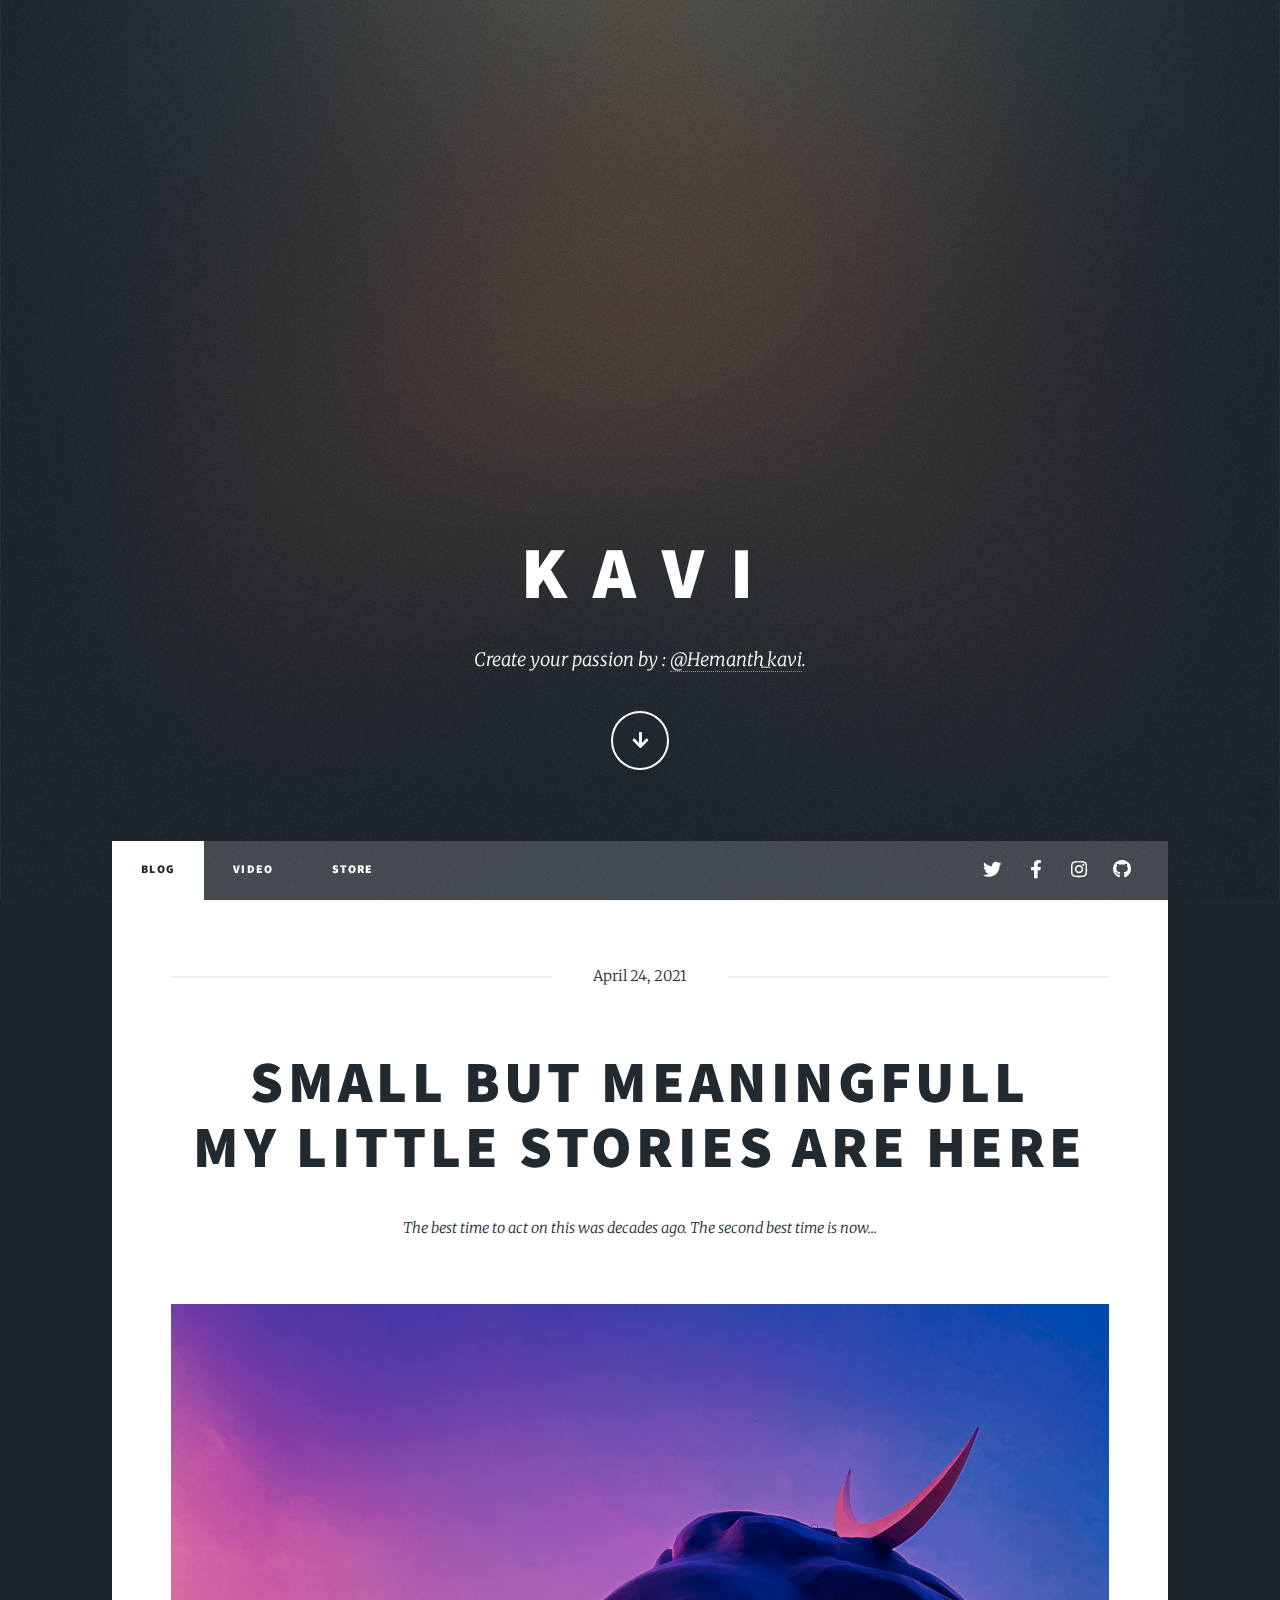
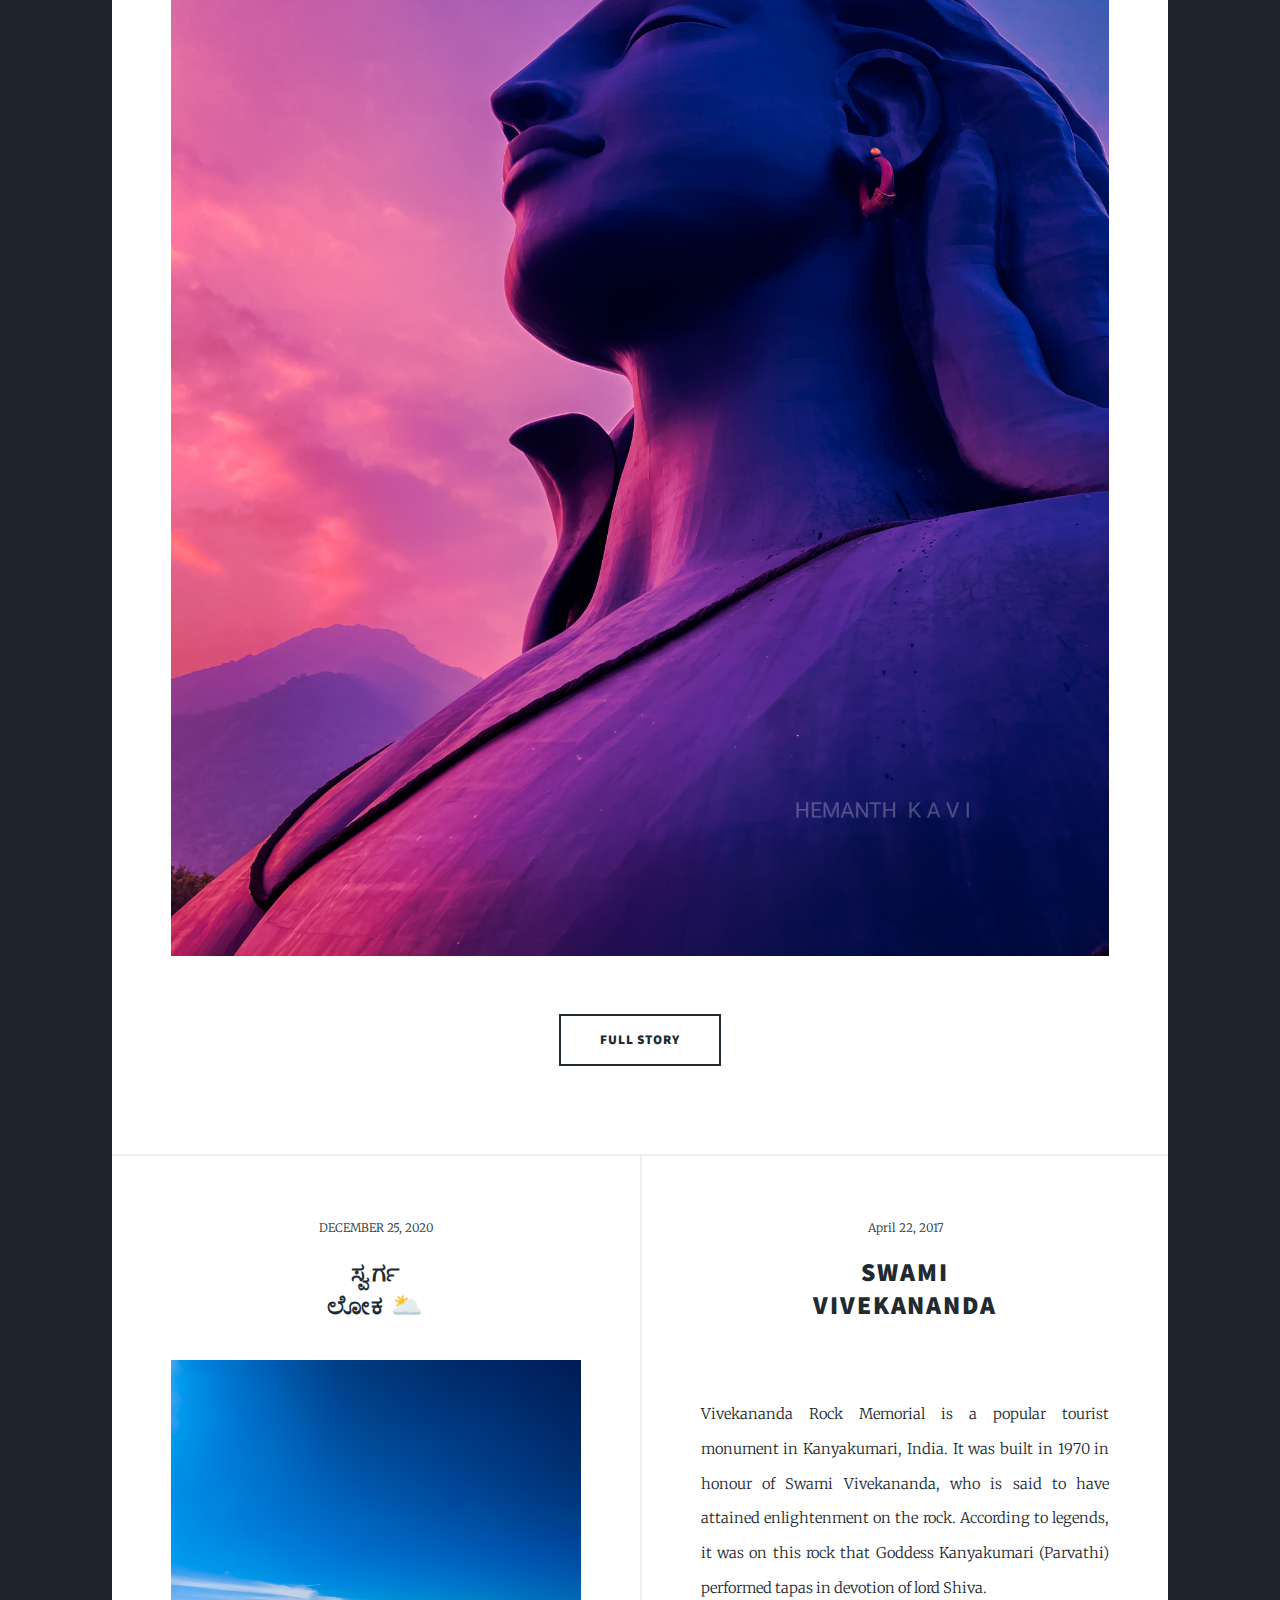
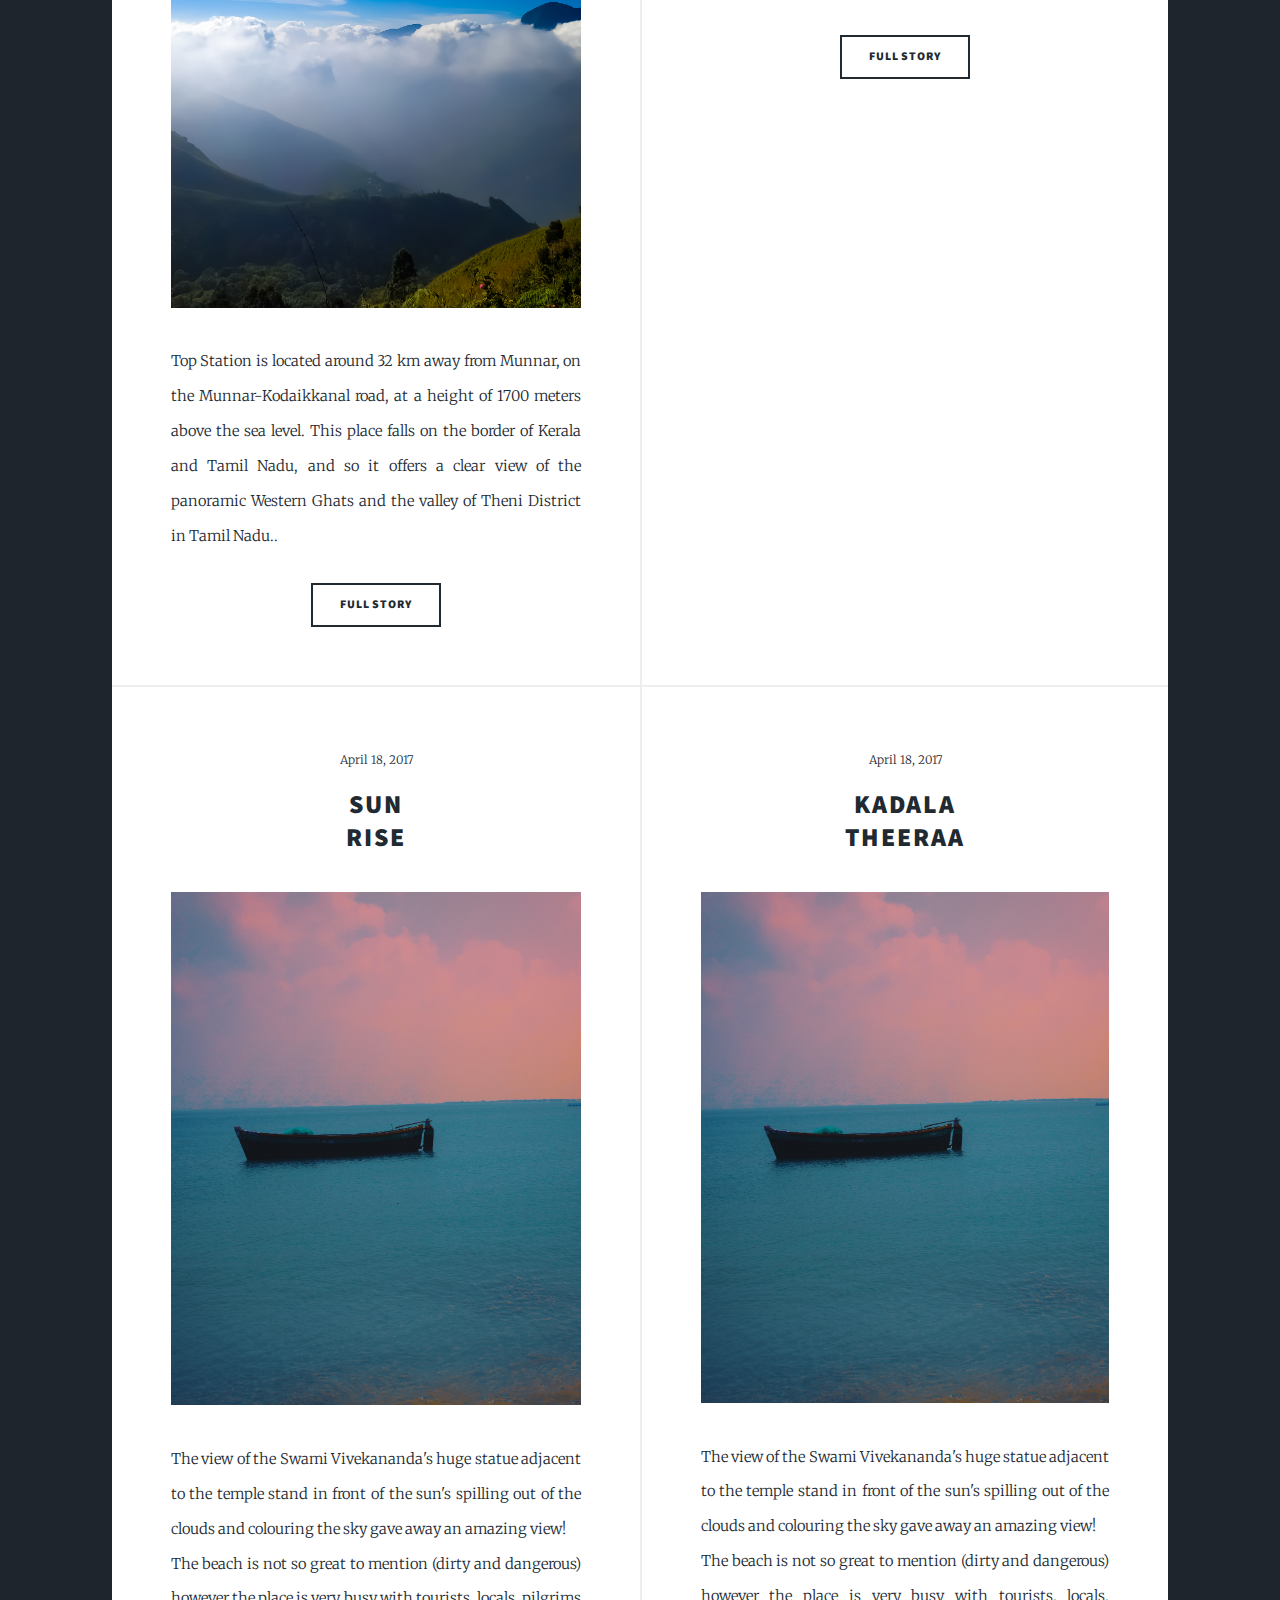
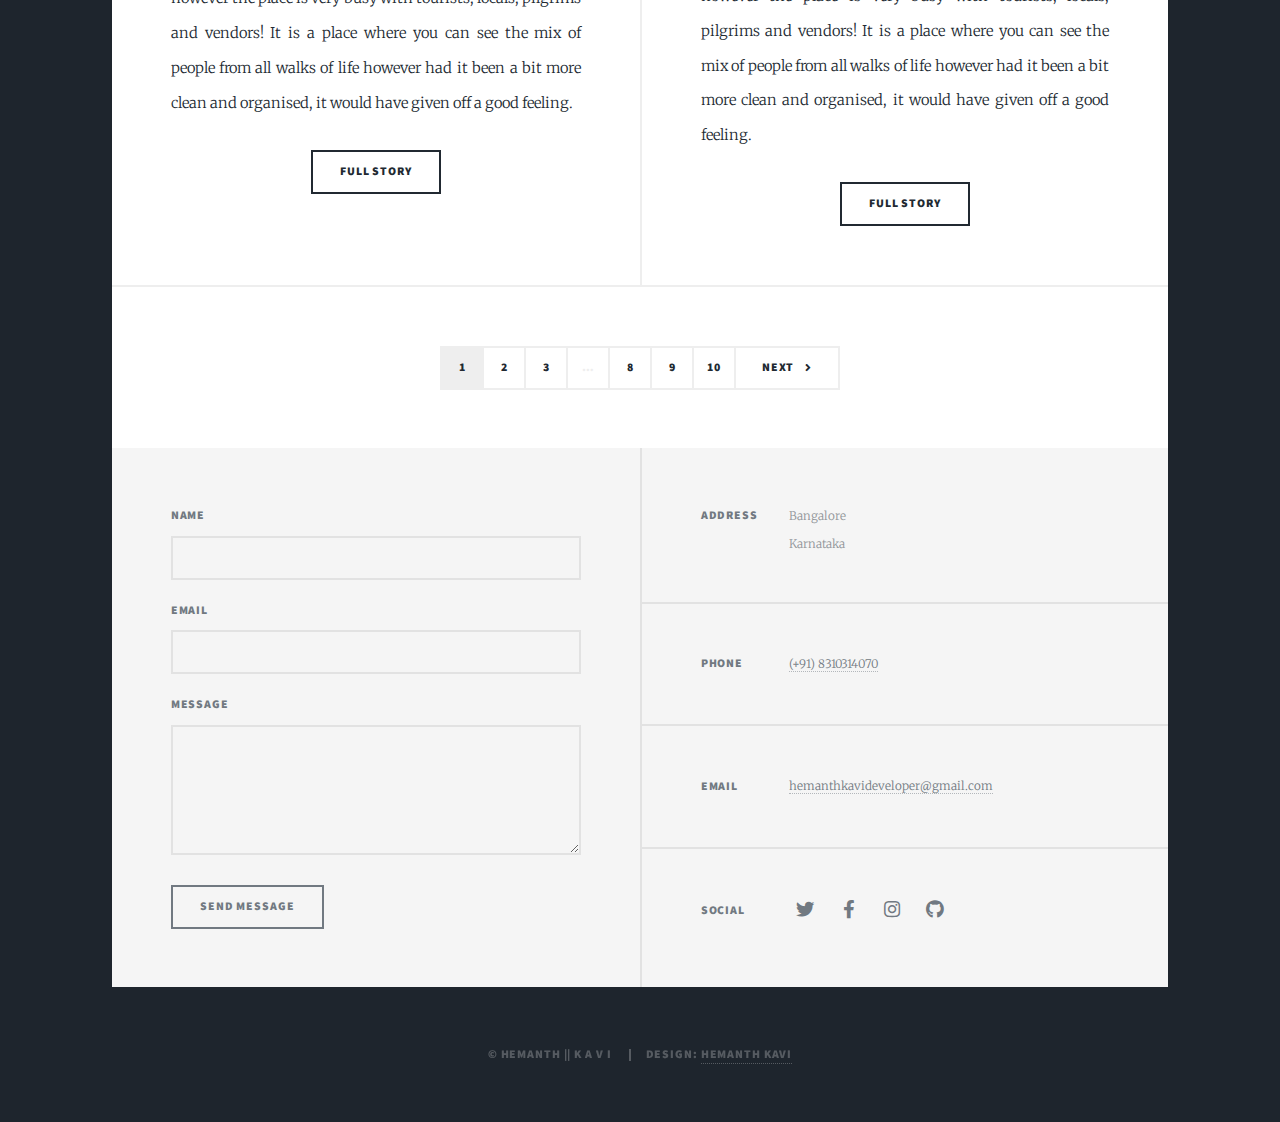
==== index.html @ 31134683 "c" ====
<!DOCTYPE HTML>
<html>

<head>
	<title>HEMANTH K A V I</title>
	<meta charset="utf-8" />
	<meta name="viewport" content="width=device-width, initial-scale=1, user-scalable=no" />
	<link rel="stylesheet" href="assets/css/main.css" />
	<noscript>
		<link rel="stylesheet" href="assets/css/noscript.css" />
	</noscript>
</head>

<body class="is-preload">

	<!-- Wrapper -->
	<div id="wrapper" class="fade-in">

		<!-- Intro -->
		<div id="intro">
			<h1>K A V I</h1>
			<p>Create your passion by : <a>@Hemanth_kavi</a>.</p>
			<ul class="actions">
				<li><a href="#header" class="button icon solid solo fa-arrow-down scrolly">Continue</a></li>
			</ul>
		</div>

		<!-- Header -->
		<header id="header">
			<a href="index.html" class="logo">BLOG</a>
		</header>

		<!-- Nav -->
		<nav id="nav">
			<ul class="links">
				<li class="active"><a href="index.html">BLOG</a></li>
				<li><a href="video.html">VIDEO</a></li>
				<li><a href="store.html">STORE</a></li>
			</ul>
			<ul class="icons">
				<li><a href="https://twitter.com/Hemanth_Kavi" class="icon brands fa-twitter"><span
							class="label">Twitter</span></a></li>
				<li><a href="https://www.facebook.com/profile.php?id=100008644179036"
						class="icon brands fa-facebook-f"><span class="label">Facebook</span></a></li>
				<li><a href="https://www.instagram.com/hemanth_kavi/" class="icon brands fa-instagram"><span
							class="label">Instagram</span></a></li>
				<li><a href="https://hemanth-kavi.github.io" class="icon brands fa-github"><span
							class="label">GitHub</span></a></li>
			</ul>
		</nav>

		<!-- Main -->
		<div id="main">

			<!-- Featured Post -->
			<article class="post featured">
				<header class="major">
					<span class="date">April 24, 2021</span>
					<h2><a href="#">Small but Meaningfull<br />
							MY LITTLE STORIES ARE HERE</a></h2>
					<p>The best time to act
						on this was decades ago.
						The second best time is now...</p>
				</header>
				<a href="#" class="image main"><img src="images/kavi/shiva_kavi.jpg" alt="" /></a>
				<ul class="actions special">
					<li><a href="#" class="button large">Full Story</a></li>
				</ul>
			</article>

			<!-- Posts -->
			<section class="posts">
				<article>
					<header>
						<span class="date">DECEMBER 25, 2020</span>
						<h2><a href="#">ಸ್ವರ್ಗ<br />
								ಲೋಕ 🌥️</a></h2>
					</header>
					<a href="#" class="image fit"><img src="images/kavi/cloudy.jpg" alt="" /></a>
					<p>Top Station is located around 32 km away from Munnar, on the Munnar-Kodaikkanal road, at a height
						of 1700 meters above the sea level. This place falls on the border of Kerala and Tamil Nadu, and
						so it offers a clear view of the panoramic Western Ghats and the valley of Theni District in
						Tamil Nadu..</p>
					<ul class="actions special">
						<li><a href="#" class="button">Full Story</a></li>
					</ul>
				</article>
				<article>
					<header>
						<span class="date">April 22, 2017</span>
						<h2><a href="#">Swami<br />
							Vivekananda </a></h2>
					</header>
					<a href="#" class="image fit"><img src="images/kavi/svkanya.jpg" alt="" /></a>
					<p>Vivekananda Rock Memorial is a popular tourist monument in Kanyakumari, India. It was built in
						1970 in honour of Swami Vivekananda, who is said to have attained enlightenment on the rock.
						According to legends, it was on this rock that Goddess Kanyakumari (Parvathi) performed tapas in
						devotion of lord Shiva.</p>
					<ul class="actions special">
						<li><a href="#" class="button">Full Story</a></li>
					</ul>
				</article>
				<article>
					<header>
						<span class="date">April 18, 2017</span>
						<h2><a href="#">Sun<br />
								Rise</a></h2>
					</header>
					<a href="#" class="image fit"><img src="images/kavi/boat.jpg" alt="" /></a>
					<p>The view of the Swami Vivekananda's huge statue adjacent to the temple stand in front of the
						sun's spilling out of the clouds and colouring the sky gave away an amazing view! <br />
						The beach is not so great to mention (dirty and dangerous) however the place is very busy with
						tourists, locals, pilgrims and vendors! It is a place where you can see the mix of people from
						all walks of life however had it been a bit more clean and organised, it would have given off a
						good feeling.
					</p>
					<ul class="actions special">
						<li><a href="#" class="button">Full Story</a></li>
					</ul>
				</article>
				<article>
					<header>
						<span class="date">April 18, 2017</span>
						<h2><a href="#">Kadala<br />
								Theeraa</a></h2>
					</header>
					<a href="#" class="image fit"><img src="images/kavi/boat.jpg" alt="" /></a>
					<p>The view of the Swami Vivekananda's huge statue adjacent to the temple stand in front of the
						sun's spilling out of the clouds and colouring the sky gave away an amazing view! <br />
						The beach is not so great to mention (dirty and dangerous) however the place is very busy with
						tourists, locals, pilgrims and vendors! It is a place where you can see the mix of people from
						all walks of life however had it been a bit more clean and organised, it would have given off a
						good feeling.
					</p>
					<ul class="actions special">
						<li><a href="#" class="button">Full Story</a></li>
					</ul>
				</article>
			</section>

			<!-- Footer -->
			<footer>
				<div class="pagination">
					<!--<a href="#" class="previous">Prev</a>-->
					<a href="#" class="page active">1</a>
					<a href="#" class="page">2</a>
					<a href="#" class="page">3</a>
					<span class="extra">&hellip;</span>
					<a href="#" class="page">8</a>
					<a href="#" class="page">9</a>
					<a href="#" class="page">10</a>
					<a href="#" class="next">Next</a>
				</div>
			</footer>

		</div>

		<!-- Footer -->
		<footer id="footer">
			<section>
				<form method="post" action="#">
					<div class="fields">
						<div class="field">
							<label for="name">Name</label>
							<input type="text" name="name" id="name" />
						</div>
						<div class="field">
							<label for="email">Email</label>
							<input type="text" name="email" id="email" />
						</div>
						<div class="field">
							<label for="message">Message</label>
							<textarea name="message" id="message" rows="3"></textarea>
						</div>
					</div>
					<ul class="actions">
						<li><input type="submit" value="Send Message" /></li>
					</ul>
				</form>
			</section>
			<section class="split contact">
				<section class="alt">
					<h3>Address</h3>
					<p>Bangalore<br />
						Karnataka</p>
				</section>
				<section>
					<h3>Phone</h3>
					<p><a href="#">(+91) 8310314070</a></p>
				</section>
				<section>
					<h3>Email</h3>
					<p><a href="#">hemanthkavideveloper@gmail.com</a></p>
				</section>
				<section>
					<h3>Social</h3>
					<ul class="icons">
						<li><a href="https://twitter.com/Hemanth_Kavi" class="icon brands fa-twitter"><span
									class="label">Twitter</span></a></li>
						<li><a href="https://www.facebook.com/profile.php?id=100008644179036"
								class="icon brands fa-facebook-f"><span class="label">Facebook</span></a></li>
						<li><a href="https://www.instagram.com/hemanth_kavi/" class="icon brands fa-instagram"><span
									class="label">Instagram</span></a></li>
						<li><a href="https://hemanth-kavi.github.io" class="icon brands fa-github"><span
									class="label">GitHub</span></a></li>
					</ul>
				</section>
			</section>
		</footer>

		<!-- Copyright -->
		<div id="copyright">
			<ul>
				<li>&copy; HEMANTH || K A V I</li>
				<li>Design: <a href="#">HEMANTH KAVI</a></li>
			</ul>
		</div>

	</div>

	<!-- Scripts -->
	<script src="assets/js/jquery.min.js"></script>
	<script src="assets/js/jquery.scrollex.min.js"></script>
	<script src="assets/js/jquery.scrolly.min.js"></script>
	<script src="assets/js/browser.min.js"></script>
	<script src="assets/js/breakpoints.min.js"></script>
	<script src="assets/js/util.js"></script>
	<script src="assets/js/main.js"></script>

</body>

</html>
---- assets/css/main.css ----
@import url(fontawesome-all.min.css);
@import url("https://fonts.googleapis.com/css?family=Merriweather:300,700,300italic,700italic|Source+Sans+Pro:900");

/*
	Massively by HTML5 UP
	html5up.net | @ajlkn
	Free for personal and commercial use under the CCA 3.0 license (html5up.net/license)
*/

html, body, div, span, applet, object,
iframe, h1, h2, h3, h4, h5, h6, p, blockquote,
pre, a, abbr, acronym, address, big, cite,
code, del, dfn, em, img, ins, kbd, q, s, samp,
small, strike, strong, sub, sup, tt, var, b,
u, i, center, dl, dt, dd, ol, ul, li, fieldset,
form, label, legend, table, caption, tbody,
tfoot, thead, tr, th, td, article, aside,
canvas, details, embed, figure, figcaption,
footer, header, hgroup, menu, nav, output, ruby,
section, summary, time, mark, audio, video {
	margin: 0;
	padding: 0;
	border: 0;
	font-size: 100%;
	font: inherit;
	vertical-align: baseline;}

article, aside, details, figcaption, figure,
footer, header, hgroup, menu, nav, section {
	display: block;}

body {
	line-height: 1;
}

ol, ul {
	list-style: none;
}

blockquote, q {
	quotes: none;
}

	blockquote:before, blockquote:after, q:before, q:after {
		content: '';
		content: none;
	}

table {
	border-collapse: collapse;
	border-spacing: 0;
}

body {
	-webkit-text-size-adjust: none;
}

mark {
	background-color: transparent;
	color: inherit;
}

input::-moz-focus-inner {
	border: 0;
	padding: 0;
}

input, select, textarea {
	-moz-appearance: none;
	-webkit-appearance: none;
	-ms-appearance: none;
	appearance: none;
}

/* Basic */

	@-ms-viewport {
		width: device-width;
	}

	body {
		-ms-overflow-style: scrollbar;
	}

	@media screen and (max-width: 480px) {

		html, body {
			min-width: 320px;
		}

	}

	html {
		box-sizing: border-box;
	}

	*, *:before, *:after {
		box-sizing: inherit;
	}

	body {
		background-color: #1e252d;
	}

		body.is-preload *, body.is-preload *:before, body.is-preload *:after {
			-moz-animation: none !important;
			-webkit-animation: none !important;
			-ms-animation: none !important;
			animation: none !important;
			-moz-transition: none !important;
			-webkit-transition: none !important;
			-ms-transition: none !important;
			transition: none !important;
		}

/* Type */

	html {
		font-size: 16pt;
	}

		@media screen and (max-width: 1680px) {

			html {
				font-size: 12pt;
			}

		}

		@media screen and (max-width: 1280px) {

			html {
				font-size: 11pt;
			}

		}

		@media screen and (max-width: 360px) {

			html {
				font-size: 10pt;
			}

		}

	body {
		color: #212931;
	}

	body, input, select, textarea {
		font-family: "Merriweather", Georgia, serif;
		font-weight: 300;
		font-size: 1rem;
		line-height: 2.375;
	}

	a {
		-moz-transition: color 0.2s ease-in-out, background-color 0.2s ease-in-out, border-color 0.2s ease-in-out, box-shadow 0.2s ease-in-out;
		-webkit-transition: color 0.2s ease-in-out, background-color 0.2s ease-in-out, border-color 0.2s ease-in-out, box-shadow 0.2s ease-in-out;
		-ms-transition: color 0.2s ease-in-out, background-color 0.2s ease-in-out, border-color 0.2s ease-in-out, box-shadow 0.2s ease-in-out;
		transition: color 0.2s ease-in-out, background-color 0.2s ease-in-out, border-color 0.2s ease-in-out, box-shadow 0.2s ease-in-out;
		border-bottom: dotted 1px;
		text-decoration: none;
	}

		a:hover {
			border-bottom-color: transparent;
		}

	strong, b {
		font-weight: 600;
	}

	em, i {
		font-style: italic;
	}

	p {
		text-align: justify;
		margin: 0 0 2rem 0;
	}

	h1, h2, h3, h4, h5, h6 {
		font-family: "Source Sans Pro", Helvetica, sans-serif;
		font-weight: 900;
		line-height: 1.5;
		letter-spacing: 0.075em;
		text-transform: uppercase;
		margin: 0 0 1rem 0;
	}

		h1 a, h2 a, h3 a, h4 a, h5 a, h6 a {
			border-bottom: 0;
			color: inherit;
			text-decoration: none;
		}

	h1 {
		font-size: 4rem;
		line-height: 1.1;
		margin: 0 0 2rem 0;
	}

	h2 {
		font-size: 1.75rem;
		line-height: 1.3;
		margin: 0 0 1.5rem 0;
	}

	h3 {
		font-size: 1.25rem;
		margin: 0 0 1.5rem 0;
	}

	h4 {
		font-size: 1rem;
	}

	h5 {
		font-size: 0.9rem;
	}

	h6 {
		font-size: 0.8rem;
	}

	sub {
		font-size: 0.8rem;
		position: relative;
		top: 0.5rem;
	}

	sup {
		font-size: 0.8rem;
		position: relative;
		top: -0.5rem;
	}

	blockquote {
		border-left: solid 4px;
		font-style: italic;
		margin: 0 0 2rem 0;
		padding: 0.5rem 0 0.5rem 2rem;
	}

	code {
		border: solid 2px;
		font-family: "Courier New", monospace;
		font-size: 0.9rem;
		margin: 0 0.25rem;
		padding: 0.25rem 0.65rem;
	}

	pre {
		-webkit-overflow-scrolling: touch;
		font-family: "Courier New", monospace;
		font-size: 0.9rem;
		margin: 0 0 2rem 0;
	}

		pre code {
			display: block;
			line-height: 1.75;
			padding: 1rem 1.5rem;
			overflow-x: auto;
		}

	hr {
		border: 0;
		border-bottom: solid 2px;
		margin: 3rem 0;
	}

		hr.major {
			margin: 5rem 0;
		}

	.align-left {
		text-align: left;
	}

	.align-center {
		text-align: center;
	}

	.align-right {
		text-align: right;
	}

	input, select, textarea {
		color: #212931;
	}

	a {
		color: #212931;
		border-bottom-color: rgba(33, 41, 49, 0.5);
	}

		a:hover {
			border-bottom-color: transparent;
			color: #18bfef !important;
		}

	strong, b {
		color: #212931;
	}

	h1, h2, h3, h4, h5, h6 {
		color: #212931;
	}

	blockquote {
		border-left-color: #eeeeee;
	}

	code {
		background: rgba(220, 220, 220, 0.25);
		border-color: #eeeeee;
	}

	hr {
		border-bottom-color: #eeeeee;
	}

/* Row */

	.row {
		display: flex;
		flex-wrap: wrap;
		box-sizing: border-box;
		align-items: stretch;
	}

		.row > * {
			box-sizing: border-box;
		}

		.row.gtr-uniform > * > :last-child {
			margin-bottom: 0;
		}

		.row.aln-left {
			justify-content: flex-start;
		}

		.row.aln-center {
			justify-content: center;
		}

		.row.aln-right {
			justify-content: flex-end;
		}

		.row.aln-top {
			align-items: flex-start;
		}

		.row.aln-middle {
			align-items: center;
		}

		.row.aln-bottom {
			align-items: flex-end;
		}

		.row > .imp {
			order: -1;
		}

		.row > .col-1 {
			width: 8.33333%;
		}

		.row > .off-1 {
			margin-left: 8.33333%;
		}

		.row > .col-2 {
			width: 16.66667%;
		}

		.row > .off-2 {
			margin-left: 16.66667%;
		}

		.row > .col-3 {
			width: 25%;
		}

		.row > .off-3 {
			margin-left: 25%;
		}

		.row > .col-4 {
			width: 33.33333%;
		}

		.row > .off-4 {
			margin-left: 33.33333%;
		}

		.row > .col-5 {
			width: 41.66667%;
		}

		.row > .off-5 {
			margin-left: 41.66667%;
		}

		.row > .col-6 {
			width: 50%;
		}

		.row > .off-6 {
			margin-left: 50%;
		}

		.row > .col-7 {
			width: 58.33333%;
		}

		.row > .off-7 {
			margin-left: 58.33333%;
		}

		.row > .col-8 {
			width: 66.66667%;
		}

		.row > .off-8 {
			margin-left: 66.66667%;
		}

		.row > .col-9 {
			width: 75%;
		}

		.row > .off-9 {
			margin-left: 75%;
		}

		.row > .col-10 {
			width: 83.33333%;
		}

		.row > .off-10 {
			margin-left: 83.33333%;
		}

		.row > .col-11 {
			width: 91.66667%;
		}

		.row > .off-11 {
			margin-left: 91.66667%;
		}

		.row > .col-12 {
			width: 100%;
		}

		.row > .off-12 {
			margin-left: 100%;
		}

		.row.gtr-0 {
			margin-top: 0;
			margin-left: 0rem;
		}

			.row.gtr-0 > * {
				padding: 0 0 0 0rem;
			}

			.row.gtr-0.gtr-uniform {
				margin-top: 0rem;
			}

				.row.gtr-0.gtr-uniform > * {
					padding-top: 0rem;
				}

		.row.gtr-25 {
			margin-top: 0;
			margin-left: -0.375rem;
		}

			.row.gtr-25 > * {
				padding: 0 0 0 0.375rem;
			}

			.row.gtr-25.gtr-uniform {
				margin-top: -0.375rem;
			}

				.row.gtr-25.gtr-uniform > * {
					padding-top: 0.375rem;
				}

		.row.gtr-50 {
			margin-top: 0;
			margin-left: -0.75rem;
		}

			.row.gtr-50 > * {
				padding: 0 0 0 0.75rem;
			}

			.row.gtr-50.gtr-uniform {
				margin-top: -0.75rem;
			}

				.row.gtr-50.gtr-uniform > * {
					padding-top: 0.75rem;
				}

		.row {
			margin-top: 0;
			margin-left: -1.5rem;
		}

			.row > * {
				padding: 0 0 0 1.5rem;
			}

			.row.gtr-uniform {
				margin-top: -1.5rem;
			}

				.row.gtr-uniform > * {
					padding-top: 1.5rem;
				}

		.row.gtr-150 {
			margin-top: 0;
			margin-left: -2.25rem;
		}

			.row.gtr-150 > * {
				padding: 0 0 0 2.25rem;
			}

			.row.gtr-150.gtr-uniform {
				margin-top: -2.25rem;
			}

				.row.gtr-150.gtr-uniform > * {
					padding-top: 2.25rem;
				}

		.row.gtr-200 {
			margin-top: 0;
			margin-left: -3rem;
		}

			.row.gtr-200 > * {
				padding: 0 0 0 3rem;
			}

			.row.gtr-200.gtr-uniform {
				margin-top: -3rem;
			}

				.row.gtr-200.gtr-uniform > * {
					padding-top: 3rem;
				}

		@media screen and (max-width: 1680px) {

			.row {
				display: flex;
				flex-wrap: wrap;
				box-sizing: border-box;
				align-items: stretch;
			}

				.row > * {
					box-sizing: border-box;
				}

				.row.gtr-uniform > * > :last-child {
					margin-bottom: 0;
				}

				.row.aln-left {
					justify-content: flex-start;
				}

				.row.aln-center {
					justify-content: center;
				}

				.row.aln-right {
					justify-content: flex-end;
				}

				.row.aln-top {
					align-items: flex-start;
				}

				.row.aln-middle {
					align-items: center;
				}

				.row.aln-bottom {
					align-items: flex-end;
				}

				.row > .imp-xlarge {
					order: -1;
				}

				.row > .col-1-xlarge {
					width: 8.33333%;
				}

				.row > .off-1-xlarge {
					margin-left: 8.33333%;
				}

				.row > .col-2-xlarge {
					width: 16.66667%;
				}

				.row > .off-2-xlarge {
					margin-left: 16.66667%;
				}

				.row > .col-3-xlarge {
					width: 25%;
				}

				.row > .off-3-xlarge {
					margin-left: 25%;
				}

				.row > .col-4-xlarge {
					width: 33.33333%;
				}

				.row > .off-4-xlarge {
					margin-left: 33.33333%;
				}

				.row > .col-5-xlarge {
					width: 41.66667%;
				}

				.row > .off-5-xlarge {
					margin-left: 41.66667%;
				}

				.row > .col-6-xlarge {
					width: 50%;
				}

				.row > .off-6-xlarge {
					margin-left: 50%;
				}

				.row > .col-7-xlarge {
					width: 58.33333%;
				}

				.row > .off-7-xlarge {
					margin-left: 58.33333%;
				}

				.row > .col-8-xlarge {
					width: 66.66667%;
				}

				.row > .off-8-xlarge {
					margin-left: 66.66667%;
				}

				.row > .col-9-xlarge {
					width: 75%;
				}

				.row > .off-9-xlarge {
					margin-left: 75%;
				}

				.row > .col-10-xlarge {
					width: 83.33333%;
				}

				.row > .off-10-xlarge {
					margin-left: 83.33333%;
				}

				.row > .col-11-xlarge {
					width: 91.66667%;
				}

				.row > .off-11-xlarge {
					margin-left: 91.66667%;
				}

				.row > .col-12-xlarge {
					width: 100%;
				}

				.row > .off-12-xlarge {
					margin-left: 100%;
				}

				.row.gtr-0 {
					margin-top: 0;
					margin-left: 0rem;
				}

					.row.gtr-0 > * {
						padding: 0 0 0 0rem;
					}

					.row.gtr-0.gtr-uniform {
						margin-top: 0rem;
					}

						.row.gtr-0.gtr-uniform > * {
							padding-top: 0rem;
						}

				.row.gtr-25 {
					margin-top: 0;
					margin-left: -0.375rem;
				}

					.row.gtr-25 > * {
						padding: 0 0 0 0.375rem;
					}

					.row.gtr-25.gtr-uniform {
						margin-top: -0.375rem;
					}

						.row.gtr-25.gtr-uniform > * {
							padding-top: 0.375rem;
						}

				.row.gtr-50 {
					margin-top: 0;
					margin-left: -0.75rem;
				}

					.row.gtr-50 > * {
						padding: 0 0 0 0.75rem;
					}

					.row.gtr-50.gtr-uniform {
						margin-top: -0.75rem;
					}

						.row.gtr-50.gtr-uniform > * {
							padding-top: 0.75rem;
						}

				.row {
					margin-top: 0;
					margin-left: -1.5rem;
				}

					.row > * {
						padding: 0 0 0 1.5rem;
					}

					.row.gtr-uniform {
						margin-top: -1.5rem;
					}

						.row.gtr-uniform > * {
							padding-top: 1.5rem;
						}

				.row.gtr-150 {
					margin-top: 0;
					margin-left: -2.25rem;
				}

					.row.gtr-150 > * {
						padding: 0 0 0 2.25rem;
					}

					.row.gtr-150.gtr-uniform {
						margin-top: -2.25rem;
					}

						.row.gtr-150.gtr-uniform > * {
							padding-top: 2.25rem;
						}

				.row.gtr-200 {
					margin-top: 0;
					margin-left: -3rem;
				}

					.row.gtr-200 > * {
						padding: 0 0 0 3rem;
					}

					.row.gtr-200.gtr-uniform {
						margin-top: -3rem;
					}

						.row.gtr-200.gtr-uniform > * {
							padding-top: 3rem;
						}

		}

		@media screen and (max-width: 1280px) {

			.row {
				display: flex;
				flex-wrap: wrap;
				box-sizing: border-box;
				align-items: stretch;
			}

				.row > * {
					box-sizing: border-box;
				}

				.row.gtr-uniform > * > :last-child {
					margin-bottom: 0;
				}

				.row.aln-left {
					justify-content: flex-start;
				}

				.row.aln-center {
					justify-content: center;
				}

				.row.aln-right {
					justify-content: flex-end;
				}

				.row.aln-top {
					align-items: flex-start;
				}

				.row.aln-middle {
					align-items: center;
				}

				.row.aln-bottom {
					align-items: flex-end;
				}

				.row > .imp-large {
					order: -1;
				}

				.row > .col-1-large {
					width: 8.33333%;
				}

				.row > .off-1-large {
					margin-left: 8.33333%;
				}

				.row > .col-2-large {
					width: 16.66667%;
				}

				.row > .off-2-large {
					margin-left: 16.66667%;
				}

				.row > .col-3-large {
					width: 25%;
				}

				.row > .off-3-large {
					margin-left: 25%;
				}

				.row > .col-4-large {
					width: 33.33333%;
				}

				.row > .off-4-large {
					margin-left: 33.33333%;
				}

				.row > .col-5-large {
					width: 41.66667%;
				}

				.row > .off-5-large {
					margin-left: 41.66667%;
				}

				.row > .col-6-large {
					width: 50%;
				}

				.row > .off-6-large {
					margin-left: 50%;
				}

				.row > .col-7-large {
					width: 58.33333%;
				}

				.row > .off-7-large {
					margin-left: 58.33333%;
				}

				.row > .col-8-large {
					width: 66.66667%;
				}

				.row > .off-8-large {
					margin-left: 66.66667%;
				}

				.row > .col-9-large {
					width: 75%;
				}

				.row > .off-9-large {
					margin-left: 75%;
				}

				.row > .col-10-large {
					width: 83.33333%;
				}

				.row > .off-10-large {
					margin-left: 83.33333%;
				}

				.row > .col-11-large {
					width: 91.66667%;
				}

				.row > .off-11-large {
					margin-left: 91.66667%;
				}

				.row > .col-12-large {
					width: 100%;
				}

				.row > .off-12-large {
					margin-left: 100%;
				}

				.row.gtr-0 {
					margin-top: 0;
					margin-left: 0rem;
				}

					.row.gtr-0 > * {
						padding: 0 0 0 0rem;
					}

					.row.gtr-0.gtr-uniform {
						margin-top: 0rem;
					}

						.row.gtr-0.gtr-uniform > * {
							padding-top: 0rem;
						}

				.row.gtr-25 {
					margin-top: 0;
					margin-left: -0.375rem;
				}

					.row.gtr-25 > * {
						padding: 0 0 0 0.375rem;
					}

					.row.gtr-25.gtr-uniform {
						margin-top: -0.375rem;
					}

						.row.gtr-25.gtr-uniform > * {
							padding-top: 0.375rem;
						}

				.row.gtr-50 {
					margin-top: 0;
					margin-left: -0.75rem;
				}

					.row.gtr-50 > * {
						padding: 0 0 0 0.75rem;
					}

					.row.gtr-50.gtr-uniform {
						margin-top: -0.75rem;
					}

						.row.gtr-50.gtr-uniform > * {
							padding-top: 0.75rem;
						}

				.row {
					margin-top: 0;
					margin-left: -1.5rem;
				}

					.row > * {
						padding: 0 0 0 1.5rem;
					}

					.row.gtr-uniform {
						margin-top: -1.5rem;
					}

						.row.gtr-uniform > * {
							padding-top: 1.5rem;
						}

				.row.gtr-150 {
					margin-top: 0;
					margin-left: -2.25rem;
				}

					.row.gtr-150 > * {
						padding: 0 0 0 2.25rem;
					}

					.row.gtr-150.gtr-uniform {
						margin-top: -2.25rem;
					}

						.row.gtr-150.gtr-uniform > * {
							padding-top: 2.25rem;
						}

				.row.gtr-200 {
					margin-top: 0;
					margin-left: -3rem;
				}

					.row.gtr-200 > * {
						padding: 0 0 0 3rem;
					}

					.row.gtr-200.gtr-uniform {
						margin-top: -3rem;
					}

						.row.gtr-200.gtr-uniform > * {
							padding-top: 3rem;
						}

		}

		@media screen and (max-width: 980px) {

			.row {
				display: flex;
				flex-wrap: wrap;
				box-sizing: border-box;
				align-items: stretch;
			}

				.row > * {
					box-sizing: border-box;
				}

				.row.gtr-uniform > * > :last-child {
					margin-bottom: 0;
				}

				.row.aln-left {
					justify-content: flex-start;
				}

				.row.aln-center {
					justify-content: center;
				}

				.row.aln-right {
					justify-content: flex-end;
				}

				.row.aln-top {
					align-items: flex-start;
				}

				.row.aln-middle {
					align-items: center;
				}

				.row.aln-bottom {
					align-items: flex-end;
				}

				.row > .imp-medium {
					order: -1;
				}

				.row > .col-1-medium {
					width: 8.33333%;
				}

				.row > .off-1-medium {
					margin-left: 8.33333%;
				}

				.row > .col-2-medium {
					width: 16.66667%;
				}

				.row > .off-2-medium {
					margin-left: 16.66667%;
				}

				.row > .col-3-medium {
					width: 25%;
				}

				.row > .off-3-medium {
					margin-left: 25%;
				}

				.row > .col-4-medium {
					width: 33.33333%;
				}

				.row > .off-4-medium {
					margin-left: 33.33333%;
				}

				.row > .col-5-medium {
					width: 41.66667%;
				}

				.row > .off-5-medium {
					margin-left: 41.66667%;
				}

				.row > .col-6-medium {
					width: 50%;
				}

				.row > .off-6-medium {
					margin-left: 50%;
				}

				.row > .col-7-medium {
					width: 58.33333%;
				}

				.row > .off-7-medium {
					margin-left: 58.33333%;
				}

				.row > .col-8-medium {
					width: 66.66667%;
				}

				.row > .off-8-medium {
					margin-left: 66.66667%;
				}

				.row > .col-9-medium {
					width: 75%;
				}

				.row > .off-9-medium {
					margin-left: 75%;
				}

				.row > .col-10-medium {
					width: 83.33333%;
				}

				.row > .off-10-medium {
					margin-left: 83.33333%;
				}

				.row > .col-11-medium {
					width: 91.66667%;
				}

				.row > .off-11-medium {
					margin-left: 91.66667%;
				}

				.row > .col-12-medium {
					width: 100%;
				}

				.row > .off-12-medium {
					margin-left: 100%;
				}

				.row.gtr-0 {
					margin-top: 0;
					margin-left: 0rem;
				}

					.row.gtr-0 > * {
						padding: 0 0 0 0rem;
					}

					.row.gtr-0.gtr-uniform {
						margin-top: 0rem;
					}

						.row.gtr-0.gtr-uniform > * {
							padding-top: 0rem;
						}

				.row.gtr-25 {
					margin-top: 0;
					margin-left: -0.375rem;
				}

					.row.gtr-25 > * {
						padding: 0 0 0 0.375rem;
					}

					.row.gtr-25.gtr-uniform {
						margin-top: -0.375rem;
					}

						.row.gtr-25.gtr-uniform > * {
							padding-top: 0.375rem;
						}

				.row.gtr-50 {
					margin-top: 0;
					margin-left: -0.75rem;
				}

					.row.gtr-50 > * {
						padding: 0 0 0 0.75rem;
					}

					.row.gtr-50.gtr-uniform {
						margin-top: -0.75rem;
					}

						.row.gtr-50.gtr-uniform > * {
							padding-top: 0.75rem;
						}

				.row {
					margin-top: 0;
					margin-left: -1.5rem;
				}

					.row > * {
						padding: 0 0 0 1.5rem;
					}

					.row.gtr-uniform {
						margin-top: -1.5rem;
					}

						.row.gtr-uniform > * {
							padding-top: 1.5rem;
						}

				.row.gtr-150 {
					margin-top: 0;
					margin-left: -2.25rem;
				}

					.row.gtr-150 > * {
						padding: 0 0 0 2.25rem;
					}

					.row.gtr-150.gtr-uniform {
						margin-top: -2.25rem;
					}

						.row.gtr-150.gtr-uniform > * {
							padding-top: 2.25rem;
						}

				.row.gtr-200 {
					margin-top: 0;
					margin-left: -3rem;
				}

					.row.gtr-200 > * {
						padding: 0 0 0 3rem;
					}

					.row.gtr-200.gtr-uniform {
						margin-top: -3rem;
					}

						.row.gtr-200.gtr-uniform > * {
							padding-top: 3rem;
						}

		}

		@media screen and (max-width: 736px) {

			.row {
				display: flex;
				flex-wrap: wrap;
				box-sizing: border-box;
				align-items: stretch;
			}

				.row > * {
					box-sizing: border-box;
				}

				.row.gtr-uniform > * > :last-child {
					margin-bottom: 0;
				}

				.row.aln-left {
					justify-content: flex-start;
				}

				.row.aln-center {
					justify-content: center;
				}

				.row.aln-right {
					justify-content: flex-end;
				}

				.row.aln-top {
					align-items: flex-start;
				}

				.row.aln-middle {
					align-items: center;
				}

				.row.aln-bottom {
					align-items: flex-end;
				}

				.row > .imp-small {
					order: -1;
				}

				.row > .col-1-small {
					width: 8.33333%;
				}

				.row > .off-1-small {
					margin-left: 8.33333%;
				}

				.row > .col-2-small {
					width: 16.66667%;
				}

				.row > .off-2-small {
					margin-left: 16.66667%;
				}

				.row > .col-3-small {
					width: 25%;
				}

				.row > .off-3-small {
					margin-left: 25%;
				}

				.row > .col-4-small {
					width: 33.33333%;
				}

				.row > .off-4-small {
					margin-left: 33.33333%;
				}

				.row > .col-5-small {
					width: 41.66667%;
				}

				.row > .off-5-small {
					margin-left: 41.66667%;
				}

				.row > .col-6-small {
					width: 50%;
				}

				.row > .off-6-small {
					margin-left: 50%;
				}

				.row > .col-7-small {
					width: 58.33333%;
				}

				.row > .off-7-small {
					margin-left: 58.33333%;
				}

				.row > .col-8-small {
					width: 66.66667%;
				}

				.row > .off-8-small {
					margin-left: 66.66667%;
				}

				.row > .col-9-small {
					width: 75%;
				}

				.row > .off-9-small {
					margin-left: 75%;
				}

				.row > .col-10-small {
					width: 83.33333%;
				}

				.row > .off-10-small {
					margin-left: 83.33333%;
				}

				.row > .col-11-small {
					width: 91.66667%;
				}

				.row > .off-11-small {
					margin-left: 91.66667%;
				}

				.row > .col-12-small {
					width: 100%;
				}

				.row > .off-12-small {
					margin-left: 100%;
				}

				.row.gtr-0 {
					margin-top: 0;
					margin-left: 0rem;
				}

					.row.gtr-0 > * {
						padding: 0 0 0 0rem;
					}

					.row.gtr-0.gtr-uniform {
						margin-top: 0rem;
					}

						.row.gtr-0.gtr-uniform > * {
							padding-top: 0rem;
						}

				.row.gtr-25 {
					margin-top: 0;
					margin-left: -0.375rem;
				}

					.row.gtr-25 > * {
						padding: 0 0 0 0.375rem;
					}

					.row.gtr-25.gtr-uniform {
						margin-top: -0.375rem;
					}

						.row.gtr-25.gtr-uniform > * {
							padding-top: 0.375rem;
						}

				.row.gtr-50 {
					margin-top: 0;
					margin-left: -0.75rem;
				}

					.row.gtr-50 > * {
						padding: 0 0 0 0.75rem;
					}

					.row.gtr-50.gtr-uniform {
						margin-top: -0.75rem;
					}

						.row.gtr-50.gtr-uniform > * {
							padding-top: 0.75rem;
						}

				.row {
					margin-top: 0;
					margin-left: -1.5rem;
				}

					.row > * {
						padding: 0 0 0 1.5rem;
					}

					.row.gtr-uniform {
						margin-top: -1.5rem;
					}

						.row.gtr-uniform > * {
							padding-top: 1.5rem;
						}

				.row.gtr-150 {
					margin-top: 0;
					margin-left: -2.25rem;
				}

					.row.gtr-150 > * {
						padding: 0 0 0 2.25rem;
					}

					.row.gtr-150.gtr-uniform {
						margin-top: -2.25rem;
					}

						.row.gtr-150.gtr-uniform > * {
							padding-top: 2.25rem;
						}

				.row.gtr-200 {
					margin-top: 0;
					margin-left: -3rem;
				}

					.row.gtr-200 > * {
						padding: 0 0 0 3rem;
					}

					.row.gtr-200.gtr-uniform {
						margin-top: -3rem;
					}

						.row.gtr-200.gtr-uniform > * {
							padding-top: 3rem;
						}

		}

		@media screen and (max-width: 480px) {

			.row {
				display: flex;
				flex-wrap: wrap;
				box-sizing: border-box;
				align-items: stretch;
			}

				.row > * {
					box-sizing: border-box;
				}

				.row.gtr-uniform > * > :last-child {
					margin-bottom: 0;
				}

				.row.aln-left {
					justify-content: flex-start;
				}

				.row.aln-center {
					justify-content: center;
				}

				.row.aln-right {
					justify-content: flex-end;
				}

				.row.aln-top {
					align-items: flex-start;
				}

				.row.aln-middle {
					align-items: center;
				}

				.row.aln-bottom {
					align-items: flex-end;
				}

				.row > .imp-xsmall {
					order: -1;
				}

				.row > .col-1-xsmall {
					width: 8.33333%;
				}

				.row > .off-1-xsmall {
					margin-left: 8.33333%;
				}

				.row > .col-2-xsmall {
					width: 16.66667%;
				}

				.row > .off-2-xsmall {
					margin-left: 16.66667%;
				}

				.row > .col-3-xsmall {
					width: 25%;
				}

				.row > .off-3-xsmall {
					margin-left: 25%;
				}

				.row > .col-4-xsmall {
					width: 33.33333%;
				}

				.row > .off-4-xsmall {
					margin-left: 33.33333%;
				}

				.row > .col-5-xsmall {
					width: 41.66667%;
				}

				.row > .off-5-xsmall {
					margin-left: 41.66667%;
				}

				.row > .col-6-xsmall {
					width: 50%;
				}

				.row > .off-6-xsmall {
					margin-left: 50%;
				}

				.row > .col-7-xsmall {
					width: 58.33333%;
				}

				.row > .off-7-xsmall {
					margin-left: 58.33333%;
				}

				.row > .col-8-xsmall {
					width: 66.66667%;
				}

				.row > .off-8-xsmall {
					margin-left: 66.66667%;
				}

				.row > .col-9-xsmall {
					width: 75%;
				}

				.row > .off-9-xsmall {
					margin-left: 75%;
				}

				.row > .col-10-xsmall {
					width: 83.33333%;
				}

				.row > .off-10-xsmall {
					margin-left: 83.33333%;
				}

				.row > .col-11-xsmall {
					width: 91.66667%;
				}

				.row > .off-11-xsmall {
					margin-left: 91.66667%;
				}

				.row > .col-12-xsmall {
					width: 100%;
				}

				.row > .off-12-xsmall {
					margin-left: 100%;
				}

				.row.gtr-0 {
					margin-top: 0;
					margin-left: 0rem;
				}

					.row.gtr-0 > * {
						padding: 0 0 0 0rem;
					}

					.row.gtr-0.gtr-uniform {
						margin-top: 0rem;
					}

						.row.gtr-0.gtr-uniform > * {
							padding-top: 0rem;
						}

				.row.gtr-25 {
					margin-top: 0;
					margin-left: -0.375rem;
				}

					.row.gtr-25 > * {
						padding: 0 0 0 0.375rem;
					}

					.row.gtr-25.gtr-uniform {
						margin-top: -0.375rem;
					}

						.row.gtr-25.gtr-uniform > * {
							padding-top: 0.375rem;
						}

				.row.gtr-50 {
					margin-top: 0;
					margin-left: -0.75rem;
				}

					.row.gtr-50 > * {
						padding: 0 0 0 0.75rem;
					}

					.row.gtr-50.gtr-uniform {
						margin-top: -0.75rem;
					}

						.row.gtr-50.gtr-uniform > * {
							padding-top: 0.75rem;
						}

				.row {
					margin-top: 0;
					margin-left: -1.5rem;
				}

					.row > * {
						padding: 0 0 0 1.5rem;
					}

					.row.gtr-uniform {
						margin-top: -1.5rem;
					}

						.row.gtr-uniform > * {
							padding-top: 1.5rem;
						}

				.row.gtr-150 {
					margin-top: 0;
					margin-left: -2.25rem;
				}

					.row.gtr-150 > * {
						padding: 0 0 0 2.25rem;
					}

					.row.gtr-150.gtr-uniform {
						margin-top: -2.25rem;
					}

						.row.gtr-150.gtr-uniform > * {
							padding-top: 2.25rem;
						}

				.row.gtr-200 {
					margin-top: 0;
					margin-left: -3rem;
				}

					.row.gtr-200 > * {
						padding: 0 0 0 3rem;
					}

					.row.gtr-200.gtr-uniform {
						margin-top: -3rem;
					}

						.row.gtr-200.gtr-uniform > * {
							padding-top: 3rem;
						}

		}

		@media screen and (max-width: 360px) {

			.row {
				display: flex;
				flex-wrap: wrap;
				box-sizing: border-box;
				align-items: stretch;
			}

				.row > * {
					box-sizing: border-box;
				}

				.row.gtr-uniform > * > :last-child {
					margin-bottom: 0;
				}

				.row.aln-left {
					justify-content: flex-start;
				}

				.row.aln-center {
					justify-content: center;
				}

				.row.aln-right {
					justify-content: flex-end;
				}

				.row.aln-top {
					align-items: flex-start;
				}

				.row.aln-middle {
					align-items: center;
				}

				.row.aln-bottom {
					align-items: flex-end;
				}

				.row > .imp-xxsmall {
					order: -1;
				}

				.row > .col-1-xxsmall {
					width: 8.33333%;
				}

				.row > .off-1-xxsmall {
					margin-left: 8.33333%;
				}

				.row > .col-2-xxsmall {
					width: 16.66667%;
				}

				.row > .off-2-xxsmall {
					margin-left: 16.66667%;
				}

				.row > .col-3-xxsmall {
					width: 25%;
				}

				.row > .off-3-xxsmall {
					margin-left: 25%;
				}

				.row > .col-4-xxsmall {
					width: 33.33333%;
				}

				.row > .off-4-xxsmall {
					margin-left: 33.33333%;
				}

				.row > .col-5-xxsmall {
					width: 41.66667%;
				}

				.row > .off-5-xxsmall {
					margin-left: 41.66667%;
				}

				.row > .col-6-xxsmall {
					width: 50%;
				}

				.row > .off-6-xxsmall {
					margin-left: 50%;
				}

				.row > .col-7-xxsmall {
					width: 58.33333%;
				}

				.row > .off-7-xxsmall {
					margin-left: 58.33333%;
				}

				.row > .col-8-xxsmall {
					width: 66.66667%;
				}

				.row > .off-8-xxsmall {
					margin-left: 66.66667%;
				}

				.row > .col-9-xxsmall {
					width: 75%;
				}

				.row > .off-9-xxsmall {
					margin-left: 75%;
				}

				.row > .col-10-xxsmall {
					width: 83.33333%;
				}

				.row > .off-10-xxsmall {
					margin-left: 83.33333%;
				}

				.row > .col-11-xxsmall {
					width: 91.66667%;
				}

				.row > .off-11-xxsmall {
					margin-left: 91.66667%;
				}

				.row > .col-12-xxsmall {
					width: 100%;
				}

				.row > .off-12-xxsmall {
					margin-left: 100%;
				}

				.row.gtr-0 {
					margin-top: 0;
					margin-left: 0rem;
				}

					.row.gtr-0 > * {
						padding: 0 0 0 0rem;
					}

					.row.gtr-0.gtr-uniform {
						margin-top: 0rem;
					}

						.row.gtr-0.gtr-uniform > * {
							padding-top: 0rem;
						}

				.row.gtr-25 {
					margin-top: 0;
					margin-left: -0.375rem;
				}

					.row.gtr-25 > * {
						padding: 0 0 0 0.375rem;
					}

					.row.gtr-25.gtr-uniform {
						margin-top: -0.375rem;
					}

						.row.gtr-25.gtr-uniform > * {
							padding-top: 0.375rem;
						}

				.row.gtr-50 {
					margin-top: 0;
					margin-left: -0.75rem;
				}

					.row.gtr-50 > * {
						padding: 0 0 0 0.75rem;
					}

					.row.gtr-50.gtr-uniform {
						margin-top: -0.75rem;
					}

						.row.gtr-50.gtr-uniform > * {
							padding-top: 0.75rem;
						}

				.row {
					margin-top: 0;
					margin-left: -1.5rem;
				}

					.row > * {
						padding: 0 0 0 1.5rem;
					}

					.row.gtr-uniform {
						margin-top: -1.5rem;
					}

						.row.gtr-uniform > * {
							padding-top: 1.5rem;
						}

				.row.gtr-150 {
					margin-top: 0;
					margin-left: -2.25rem;
				}

					.row.gtr-150 > * {
						padding: 0 0 0 2.25rem;
					}

					.row.gtr-150.gtr-uniform {
						margin-top: -2.25rem;
					}

						.row.gtr-150.gtr-uniform > * {
							padding-top: 2.25rem;
						}

				.row.gtr-200 {
					margin-top: 0;
					margin-left: -3rem;
				}

					.row.gtr-200 > * {
						padding: 0 0 0 3rem;
					}

					.row.gtr-200.gtr-uniform {
						margin-top: -3rem;
					}

						.row.gtr-200.gtr-uniform > * {
							padding-top: 3rem;
						}

		}

/* Box */

	.box {
		border: solid 2px;
		margin-bottom: 2rem;
		padding: 1.5rem;
	}

		.box > :last-child,
		.box > :last-child > :last-child,
		.box > :last-child > :last-child > :last-child {
			margin-bottom: 0;
		}

		.box.alt {
			border: 0;
			border-radius: 0;
			padding: 0;
		}

	.box {
		border-color: #eeeeee;
	}

/* Button */

	input[type="submit"],
	input[type="reset"],
	input[type="button"],
	button,
	.button {
		-moz-appearance: none;
		-webkit-appearance: none;
		-ms-appearance: none;
		appearance: none;
		-moz-transition: background-color 0.2s ease-in-out, box-shadow 0.2s ease-in-out, color 0.2s ease-in-out;
		-webkit-transition: background-color 0.2s ease-in-out, box-shadow 0.2s ease-in-out, color 0.2s ease-in-out;
		-ms-transition: background-color 0.2s ease-in-out, box-shadow 0.2s ease-in-out, color 0.2s ease-in-out;
		transition: background-color 0.2s ease-in-out, box-shadow 0.2s ease-in-out, color 0.2s ease-in-out;
		border: 0;
		border-radius: 0;
		cursor: pointer;
		display: inline-block;
		font-family: "Source Sans Pro", Helvetica, sans-serif;
		font-size: 0.8rem;
		font-weight: 900;
		letter-spacing: 0.075em;
		height: 3rem;
		line-height: 3rem;
		padding: 0 2rem;
		text-align: center;
		text-decoration: none;
		text-transform: uppercase;
		white-space: nowrap;
	}

		input[type="submit"].icon:before,
		input[type="reset"].icon:before,
		input[type="button"].icon:before,
		button.icon:before,
		.button.icon:before {
			margin-right: 0.5rem;
		}

		input[type="submit"].icon.solo,
		input[type="reset"].icon.solo,
		input[type="button"].icon.solo,
		button.icon.solo,
		.button.icon.solo {
			position: relative;
			width: 4rem;
			height: 4rem;
			line-height: 4rem;
			border-radius: 4rem;
			text-indent: 4rem;
			overflow: hidden;
			padding: 0;
			white-space: nowrap;
		}

			input[type="submit"].icon.solo:before,
			input[type="reset"].icon.solo:before,
			input[type="button"].icon.solo:before,
			button.icon.solo:before,
			.button.icon.solo:before {
				position: absolute;
				display: block;
				top: 0;
				left: 0;
				width: inherit;
				height: inherit;
				line-height: inherit;
				font-size: 1.25rem;
				margin-right: 0;
				text-align: center;
				text-indent: 0;
			}

		input[type="submit"].fit,
		input[type="reset"].fit,
		input[type="button"].fit,
		button.fit,
		.button.fit {
			width: 100%;
		}

		input[type="submit"].small,
		input[type="reset"].small,
		input[type="button"].small,
		button.small,
		.button.small {
			font-size: 0.7rem;
			height: 2.5rem;
			line-height: 2.5rem;
			padding: 0 1.5rem;
		}

		input[type="submit"].large,
		input[type="reset"].large,
		input[type="button"].large,
		button.large,
		.button.large {
			font-size: 0.9rem;
			height: 3.5rem;
			line-height: 3.5rem;
			padding: 0 2.75rem;
		}

		@media screen and (max-width: 980px) {

			input[type="submit"],
			input[type="reset"],
			input[type="button"],
			button,
			.button {
				font-size: 0.9rem;
				height: 3.25rem;
				line-height: 3.25rem;
			}

				input[type="submit"].large,
				input[type="reset"].large,
				input[type="button"].large,
				button.large,
				.button.large {
					font-size: 1rem;
					height: 3.75rem;
					line-height: 3.75rem;
				}

		}

		input[type="submit"].disabled, input[type="submit"]:disabled,
		input[type="reset"].disabled,
		input[type="reset"]:disabled,
		input[type="button"].disabled,
		input[type="button"]:disabled,
		button.disabled,
		button:disabled,
		.button.disabled,
		.button:disabled {
			pointer-events: none;
			opacity: 0.25;
		}

	input[type="submit"],
	input[type="reset"],
	input[type="button"],
	button,
	.button {
		background-color: transparent;
		box-shadow: inset 0 0 0 2px #212931;
		color: #212931 !important;
	}

		input[type="submit"]:hover,
		input[type="reset"]:hover,
		input[type="button"]:hover,
		button:hover,
		.button:hover {
			box-shadow: inset 0 0 0 2px #18bfef;
			color: #18bfef !important;
		}

		input[type="submit"].primary,
		input[type="reset"].primary,
		input[type="button"].primary,
		button.primary,
		.button.primary {
			background-color: #212931;
			box-shadow: none;
			color: #ffffff !important;
		}

			input[type="submit"].primary:hover,
			input[type="reset"].primary:hover,
			input[type="button"].primary:hover,
			button.primary:hover,
			.button.primary:hover {
				background-color: #18bfef;
			}

/* Form */

	form {
		margin: 0 0 2rem 0;
	}

		form > :last-child {
			margin-bottom: 0;
		}

		form > .fields {
			display: -moz-flex;
			display: -webkit-flex;
			display: -ms-flex;
			display: flex;
			-moz-flex-wrap: wrap;
			-webkit-flex-wrap: wrap;
			-ms-flex-wrap: wrap;
			flex-wrap: wrap;
			width: calc(100% + 3rem);
			margin: -1.5rem 0 2rem -1.5rem;
		}

			form > .fields > .field {
				-moz-flex-grow: 0;
				-webkit-flex-grow: 0;
				-ms-flex-grow: 0;
				flex-grow: 0;
				-moz-flex-shrink: 0;
				-webkit-flex-shrink: 0;
				-ms-flex-shrink: 0;
				flex-shrink: 0;
				padding: 1.5rem 0 0 1.5rem;
				width: calc(100% - 1.5rem);
			}

				form > .fields > .field.half {
					width: calc(50% - 0.75rem);
				}

				form > .fields > .field.third {
					width: calc(100%/3 - 0.5rem);
				}

				form > .fields > .field.quarter {
					width: calc(25% - 0.375rem);
				}

		@media screen and (max-width: 480px) {

			form > .fields {
				width: calc(100% + 3rem);
				margin: -1.5rem 0 2rem -1.5rem;
			}

				form > .fields > .field {
					padding: 1.5rem 0 0 1.5rem;
					width: calc(100% - 1.5rem);
				}

					form > .fields > .field.half {
						width: calc(100% - 1.5rem);
					}

					form > .fields > .field.third {
						width: calc(100% - 1.5rem);
					}

					form > .fields > .field.quarter {
						width: calc(100% - 1.5rem);
					}

		}

	label {
		display: block;
		font-family: "Source Sans Pro", Helvetica, sans-serif;
		font-weight: 900;
		line-height: 1.5;
		letter-spacing: 0.075em;
		font-size: 0.8rem;
		text-transform: uppercase;
		margin: 0 0 0.75rem 0;
	}

		@media screen and (max-width: 980px) {

			label {
				font-size: 0.9rem;
			}

		}

	input[type="text"],
	input[type="password"],
	input[type="email"],
	select,
	textarea {
		-moz-appearance: none;
		-webkit-appearance: none;
		-ms-appearance: none;
		appearance: none;
		background: transparent;
		border-radius: 0;
		border: solid 2px;
		color: inherit;
		display: block;
		outline: 0;
		padding: 0 1rem;
		text-decoration: none;
		width: 100%;
	}

		input[type="text"]:invalid,
		input[type="password"]:invalid,
		input[type="email"]:invalid,
		select:invalid,
		textarea:invalid {
			box-shadow: none;
		}

	select {
		background-size: 1.25rem;
		background-repeat: no-repeat;
		background-position: calc(100% - 1rem) center;
		height: 3rem;
		padding-right: 3rem;
		text-overflow: ellipsis;
	}

		select:focus::-ms-value {
			background-color: transparent;
		}

		select::-ms-expand {
			display: none;
		}

	input[type="text"],
	input[type="password"],
	input[type="email"],
	select {
		height: 3rem;
	}

	textarea {
		padding: 0.75rem 1rem;
	}

	input[type="checkbox"],
	input[type="radio"] {
		-moz-appearance: none;
		-webkit-appearance: none;
		-ms-appearance: none;
		appearance: none;
		display: block;
		float: left;
		margin-right: -2rem;
		opacity: 0;
		width: 1rem;
		z-index: -1;
	}

		input[type="checkbox"] + label,
		input[type="radio"] + label {
			text-decoration: none;
			cursor: pointer;
			display: inline-block;
			font-size: 1rem;
			letter-spacing: 0;
			font-family: "Merriweather", Georgia, serif;
			text-transform: none;
			font-weight: 300;
			padding-left: 2.8rem;
			padding-right: 1rem;
			position: relative;
		}

			input[type="checkbox"] + label:before,
			input[type="radio"] + label:before {
				-moz-osx-font-smoothing: grayscale;
				-webkit-font-smoothing: antialiased;
				display: inline-block;
				font-style: normal;
				font-variant: normal;
				text-rendering: auto;
				line-height: 1;
				text-transform: none !important;
				font-family: 'Font Awesome 5 Free';
				font-weight: 900;
			}

			input[type="checkbox"] + label:before,
			input[type="radio"] + label:before {
				border-radius: 0;
				border: solid 2px;
				content: '';
				display: inline-block;
				font-size: 0.8rem;
				height: 1.8rem;
				left: 0;
				line-height: 1.65rem;
				position: absolute;
				text-align: center;
				top: -0.125rem;
				width: 1.8rem;
			}

		input[type="checkbox"]:checked + label:before,
		input[type="radio"]:checked + label:before {
			content: '\f00c';
		}

	input[type="checkbox"] + label:before {
		border-radius: 0;
	}

	input[type="radio"] + label:before {
		border-radius: 100%;
	}

	::-webkit-input-placeholder {
		opacity: 1.0;
	}

	:-moz-placeholder {
		opacity: 1.0;
	}

	::-moz-placeholder {
		opacity: 1.0;
	}

	:-ms-input-placeholder {
		opacity: 1.0;
	}

	label {
		color: #212931;
	}

	input[type="text"],
	input[type="password"],
	input[type="email"],
	select,
	textarea {
		border-color: #eeeeee;
	}

		input[type="text"]:focus,
		input[type="password"]:focus,
		input[type="email"]:focus,
		select:focus,
		textarea:focus {
			border-color: #18bfef;
		}

	select {
		background-image: url("data:image/svg+xml;charset=utf8,%3Csvg xmlns='http://www.w3.org/2000/svg' width='40' height='40' preserveAspectRatio='none' viewBox='0 0 40 40'%3E%3Cpath d='M9.4,12.3l10.4,10.4l10.4-10.4c0.2-0.2,0.5-0.4,0.9-0.4c0.3,0,0.6,0.1,0.9,0.4l3.3,3.3c0.2,0.2,0.4,0.5,0.4,0.9 c0,0.4-0.1,0.6-0.4,0.9L20.7,31.9c-0.2,0.2-0.5,0.4-0.9,0.4c-0.3,0-0.6-0.1-0.9-0.4L4.3,17.3c-0.2-0.2-0.4-0.5-0.4-0.9 c0-0.4,0.1-0.6,0.4-0.9l3.3-3.3c0.2-0.2,0.5-0.4,0.9-0.4S9.1,12.1,9.4,12.3z' fill='%23eeeeee' /%3E%3C/svg%3E");
	}

		select option {
			background-color: #ffffff;
			color: #212931;
		}

	.select-wrapper:before {
		color: #eeeeee;
	}

	input[type="checkbox"] + label,
	input[type="radio"] + label {
		color: #212931;
	}

		input[type="checkbox"] + label:before,
		input[type="radio"] + label:before {
			border-color: #eeeeee;
		}

	input[type="checkbox"]:checked + label:before,
	input[type="radio"]:checked + label:before {
		background-color: #212931;
		border-color: #212931;
		color: #ffffff;
	}

	input[type="checkbox"]:focus + label:before,
	input[type="radio"]:focus + label:before {
		border-color: #18bfef;
	}

	::-webkit-input-placeholder {
		color: #909498 !important;
	}

	:-moz-placeholder {
		color: #909498 !important;
	}

	::-moz-placeholder {
		color: #909498 !important;
	}

	:-ms-input-placeholder {
		color: #909498 !important;
	}

	.formerize-placeholder {
		color: #909498 !important;
	}

/* Icon */

	.icon {
		text-decoration: none;
		border-bottom: none;
		position: relative;
	}

		.icon:before {
			-moz-osx-font-smoothing: grayscale;
			-webkit-font-smoothing: antialiased;
			display: inline-block;
			font-style: normal;
			font-variant: normal;
			text-rendering: auto;
			line-height: 1;
			text-transform: none !important;
			font-family: 'Font Awesome 5 Free';
			font-weight: 400;
		}

		.icon > .label {
			display: none;
		}

		.icon:before {
			line-height: inherit;
		}

		.icon.solid:before {
			font-weight: 900;
		}

		.icon.brands:before {
			font-family: 'Font Awesome 5 Brands';
		}

/* Image */

	.image {
		border: 0;
		display: inline-block;
		position: relative;
	}

		.image img {
			display: block;
		}

		.image.left, .image.right {
			max-width: 40%;
		}

			.image.left img, .image.right img {
				width: 100%;
			}

		.image.left {
			float: left;
			margin: 0 2rem 2rem 0;
			top: 0.75rem;
		}

		.image.right {
			float: right;
			margin: 0 0 2rem 2rem;
			top: 0.75rem;
		}

		.image.fit {
			display: block;
			margin: 2.5rem 0;
			width: 100%;
		}

			.image.fit:first-child {
				margin-top: 0;
			}

			.image.fit img {
				width: 100%;
			}

		.image.main {
			display: block;
			margin: 4rem 0;
			width: 100%;
			text-align-last: center;
		}

			.image.main:first-child {
				margin-top: 0;
			}

			.image.main img {
				width: 100%;
			}

		@media screen and (max-width: 736px) {

			.image.fit {
				margin: 2rem 0;
			}

			.image.main {
				margin: 2rem 0;
			}

		}

	a.image {
		overflow: hidden;
	}

		a.image img {
			-moz-transition: -moz-transform 0.2s ease-out;
			-webkit-transition: -webkit-transform 0.2s ease-out;
			-ms-transition: -ms-transform 0.2s ease-out;
			transition: transform 0.2s ease-out;
		}

		a.image:hover img {
			-moz-transform: scale(1.05);
			-webkit-transform: scale(1.05);
			-ms-transform: scale(1.05);
			transform: scale(1.05);
		}

/* Actions */

	ul.actions {
		display: -moz-flex;
		display: -webkit-flex;
		display: -ms-flex;
		display: flex;
		cursor: default;
		list-style: none;
		margin-left: -1rem;
		padding-left: 0;
	}

		ul.actions li {
			padding: 0 0 0 1rem;
			vertical-align: middle;
		}

		ul.actions.special {
			-moz-justify-content: center;
			-webkit-justify-content: center;
			-ms-justify-content: center;
			justify-content: center;
			width: 100%;
			margin-left: 0;
		}

			ul.actions.special li:first-child {
				padding-left: 0;
			}

		ul.actions.stacked {
			-moz-flex-direction: column;
			-webkit-flex-direction: column;
			-ms-flex-direction: column;
			flex-direction: column;
			margin-left: 0;
		}

			ul.actions.stacked li {
				padding: 1.3rem 0 0 0;
			}

				ul.actions.stacked li:first-child {
					padding-top: 0;
				}

		ul.actions.fit {
			width: calc(100% + 1rem);
		}

			ul.actions.fit li {
				-moz-flex-grow: 1;
				-webkit-flex-grow: 1;
				-ms-flex-grow: 1;
				flex-grow: 1;
				-moz-flex-shrink: 1;
				-webkit-flex-shrink: 1;
				-ms-flex-shrink: 1;
				flex-shrink: 1;
				width: 100%;
			}

				ul.actions.fit li > * {
					width: 100%;
				}

			ul.actions.fit.stacked {
				width: 100%;
			}

		@media screen and (max-width: 480px) {

			ul.actions:not(.fixed) {
				-moz-flex-direction: column;
				-webkit-flex-direction: column;
				-ms-flex-direction: column;
				flex-direction: column;
				margin-left: 0;
				width: 100% !important;
			}

				ul.actions:not(.fixed) li {
					-moz-flex-grow: 1;
					-webkit-flex-grow: 1;
					-ms-flex-grow: 1;
					flex-grow: 1;
					-moz-flex-shrink: 1;
					-webkit-flex-shrink: 1;
					-ms-flex-shrink: 1;
					flex-shrink: 1;
					padding: 1rem 0 0 0;
					text-align: center;
					width: 100%;
				}

					ul.actions:not(.fixed) li > * {
						width: 100%;
					}

					ul.actions:not(.fixed) li:first-child {
						padding-top: 0;
					}

					ul.actions:not(.fixed) li input[type="submit"],
					ul.actions:not(.fixed) li input[type="reset"],
					ul.actions:not(.fixed) li input[type="button"],
					ul.actions:not(.fixed) li button,
					ul.actions:not(.fixed) li .button {
						width: 100%;
					}

						ul.actions:not(.fixed) li input[type="submit"].icon:before,
						ul.actions:not(.fixed) li input[type="reset"].icon:before,
						ul.actions:not(.fixed) li input[type="button"].icon:before,
						ul.actions:not(.fixed) li button.icon:before,
						ul.actions:not(.fixed) li .button.icon:before {
							margin-left: -0.5rem;
						}

		}

/* Icons */

	ul.icons {
		cursor: default;
		list-style: none;
		padding-left: 0;
	}

		ul.icons li {
			display: inline-block;
			padding: 0 0.5rem 0 0;
			vertical-align: middle;
		}

			ul.icons li:last-child {
				padding-right: 0;
			}

			ul.icons li .icon:before {
				width: 2.25rem;
				height: 2.25rem;
				line-height: 2.25rem;
				display: inline-block;
				text-align: center;
				border-radius: 100%;
				font-size: 1.25rem;
			}

		ul.icons.alt li .icon:before {
			-moz-transition: color 0.2s ease-in-out, background-color 0.2s ease-in-out, border-color 0.2s ease-in-out, box-shadow 0.2s ease-in-out;
			-webkit-transition: color 0.2s ease-in-out, background-color 0.2s ease-in-out, border-color 0.2s ease-in-out, box-shadow 0.2s ease-in-out;
			-ms-transition: color 0.2s ease-in-out, background-color 0.2s ease-in-out, border-color 0.2s ease-in-out, box-shadow 0.2s ease-in-out;
			transition: color 0.2s ease-in-out, background-color 0.2s ease-in-out, border-color 0.2s ease-in-out, box-shadow 0.2s ease-in-out;
			font-size: 1rem;
		}

/* List */

	ol {
		list-style: decimal;
		margin: 0 0 2rem 0;
		padding-left: 1.25rem;
	}

		ol li {
			padding-left: 0.25rem;
		}

	ul {
		list-style: disc;
		margin: 0 0 2rem 0;
		padding-left: 1rem;
	}

		ul li {
			padding-left: 0.5rem;
		}

		ul.divided {
			list-style: none;
			padding-left: 0;
		}

			ul.divided li {
				border-top: solid 1px;
				padding: 0.5rem 0;
			}

				ul.divided li:first-child {
					border-top: 0;
					padding-top: 0;
				}

	dl {
		margin: 0 0 2rem 0;
	}

		dl dt {
			display: block;
			font-weight: 600;
			margin: 0 0 1rem 0;
		}

		dl dd {
			margin-left: 2rem;
		}

	ul.divided li {
		border-top-color: #eeeeee;
	}

	ul.icons li a.icon:hover:before {
		color: #18bfef;
	}

	ul.icons.alt li .icon:before {
		box-shadow: inset 0 0 0 2px #eeeeee;
	}

	ul.icons.alt li a.icon:hover:before {
		box-shadow: inset 0 0 0 2px #18bfef;
	}

/* Section/Article */

	section.special, article.special {
		text-align: center;
	}

	header {
		cursor: default;
	}

		header > .date {
			display: block;
			font-size: 0.8rem;
			height: 1;
			margin: 0 0 1rem 0;
			position: relative;
		}

		header > p {
			font-style: italic;
		}

		header > h1 + p {
			font-size: 1.1rem;
			margin-top: -0.5rem;
			line-height: 2;
		}

		header > h2 + p {
			font-size: 1rem;
			margin-top: -0.75rem;
		}

		header > h3 + p {
			font-size: 0.9rem;
			margin-top: -0.75rem;
		}

		header > h4 + p {
			font-size: 0.8rem;
			margin-top: -0.75rem;
		}

		header.major {
			margin: 0 0 4rem 0;
			text-align: center;
		}

			header.major > :last-child {
				margin-bottom: 0;
			}

			header.major > p {
				margin-top: 0;
				text-align: center;
			}

			header.major > .date {
				font-size: 1rem;
				margin: 0 0 4rem 0;
			}

				header.major > .date:before, header.major > .date:after {
					content: '';
					display: block;
					position: absolute;
					top: 50%;
					width: calc(50% - 6rem);
					border-top: solid 2px;
				}

				header.major > .date:before {
					left: 0;
				}

				header.major > .date:after {
					right: 0;
				}

		@media screen and (max-width: 980px) {

			header br {
				display: none;
			}

		}

		@media screen and (max-width: 736px) {

			header.major {
				margin: 0 0 2rem 0;
			}

		}

	header.major .date:before, header.major .date:after {
		border-top-color: #eeeeee;
	}

/* Table */

	.table-wrapper {
		-webkit-overflow-scrolling: touch;
		overflow-x: auto;
	}

	table {
		margin: 0 0 2rem 0;
		width: 100%;
	}

		table tbody tr {
			border: solid 1px;
			border-left: 0;
			border-right: 0;
		}

		table td {
			padding: 0.75rem 0.75rem;
		}

		table th {
			font-family: "Source Sans Pro", Helvetica, sans-serif;
			font-size: 0.8rem;
			font-weight: 900;
			letter-spacing: 0.075em;
			line-height: 1.5;
			padding: 0 0.75rem 0.75rem 0.75rem;
			text-align: left;
			text-transform: uppercase;
		}

			@media screen and (max-width: 980px) {

				table th {
					font-size: 0.9rem;
				}

			}

		table thead {
			border-bottom: solid 2px;
		}

		table tfoot {
			border-top: solid 2px;
		}

		table.alt {
			border-collapse: separate;
		}

			table.alt tbody tr td {
				border: solid 1px;
				border-left-width: 0;
				border-top-width: 0;
			}

				table.alt tbody tr td:first-child {
					border-left-width: 1px;
				}

			table.alt tbody tr:first-child td {
				border-top-width: 1px;
			}

			table.alt thead {
				border-bottom: 0;
			}

			table.alt tfoot {
				border-top: 0;
			}

	table tbody tr {
		border-color: #eeeeee;
	}

		table tbody tr:nth-child(2n + 1) {
			background-color: rgba(220, 220, 220, 0.25);
		}

	table th {
		color: #212931;
	}

	table thead {
		border-bottom-color: #eeeeee;
	}

	table tfoot {
		border-top-color: #eeeeee;
	}

	table.alt tbody tr td {
		border-color: #eeeeee;
	}

/* Pagination */

	.pagination {
		display: -moz-inline-flex;
		display: -webkit-inline-flex;
		display: -ms-inline-flex;
		display: inline-flex;
		-moz-user-select: none;
		-webkit-user-select: none;
		-ms-user-select: none;
		user-select: none;
		cursor: default;
		list-style: none;
		margin: 0 0 2rem 2px;
		padding: 0;
	}

		.pagination a, .pagination span {
			-moz-transition: background-color 0.2s ease-in-out, border-color 0.2s ease-in-out, box-shadow 0.2s ease-in-out, color 0.2s ease-in-out;
			-webkit-transition: background-color 0.2s ease-in-out, border-color 0.2s ease-in-out, box-shadow 0.2s ease-in-out, color 0.2s ease-in-out;
			-ms-transition: background-color 0.2s ease-in-out, border-color 0.2s ease-in-out, box-shadow 0.2s ease-in-out, color 0.2s ease-in-out;
			transition: background-color 0.2s ease-in-out, border-color 0.2s ease-in-out, box-shadow 0.2s ease-in-out, color 0.2s ease-in-out;
			border: solid 2px;
			display: inline-block;
			font-family: "Source Sans Pro", Helvetica, sans-serif;
			font-size: 0.8rem;
			font-weight: 900;
			height: 3rem;
			letter-spacing: 0.075em;
			line-height: calc(3rem - 4px);
			margin-left: -2px;
			min-width: 3rem;
			position: relative;
			text-align: center;
			text-decoration: none;
			text-transform: uppercase;
		}

		.pagination .next, .pagination .previous {
			text-decoration: none;
			padding: 0 1.75rem;
		}

			.pagination .next:before, .pagination .previous:before {
				-moz-osx-font-smoothing: grayscale;
				-webkit-font-smoothing: antialiased;
				display: inline-block;
				font-style: normal;
				font-variant: normal;
				text-rendering: auto;
				line-height: 1;
				text-transform: none !important;
				font-family: 'Font Awesome 5 Free';
				font-weight: 900;
			}

			.pagination .next:before, .pagination .previous:before {
				display: inline-block;
				color: inherit !important;
				line-height: inherit;
			}

		.pagination .previous:before {
			content: '\f104';
			margin-right: 0.9375em;
		}

		.pagination .next:before {
			content: '\f105';
			float: right;
			margin-left: 0.9375em;
		}

		@media screen and (max-width: 980px) {

			.pagination a, .pagination span {
				font-size: 0.9rem;
			}

		}

		@media screen and (max-width: 480px) {

			.pagination .page, .pagination .extra {
				display: none;
			}

		}

	.pagination a, .pagination span {
		border-color: #eeeeee;
	}

	.pagination a {
		color: #212931 !important;
	}

		.pagination a:hover {
			color: #18bfef !important;
			border-color: #18bfef;
			z-index: 1;
		}

			.pagination a:hover + a,
			.pagination a:hover + span {
				border-left-color: #18bfef;
			}

		.pagination a.active {
			background-color: #eeeeee;
		}

	.pagination span {
		color: #eeeeee;
	}

/* Wrapper */

	#wrapper {
		-moz-transition: opacity 0.5s ease;
		-webkit-transition: opacity 0.5s ease;
		-ms-transition: opacity 0.5s ease;
		transition: opacity 0.5s ease;
		position: relative;
		z-index: 1;
		overflow: hidden;
	}

		#wrapper > .bg {
			position: absolute;
			top: 0;
			left: 0;
			width: 100%;
			height: 100%;
			background-color: #212931;
			background-image: url("../../images/overlay.png"), linear-gradient(0deg, rgba(0, 0, 0, 0.1), rgba(0, 0, 0, 0.1)), url("../../images/bg.jpg");
			background-size: auto,								auto,														100% auto;
			background-position: center,								center,														top center;
			background-repeat: repeat,								no-repeat,													no-repeat;
			background-attachment: scroll,								scroll,														scroll;
			z-index: -1;
		}

			#wrapper > .bg.fixed {
				position: fixed;
				width: 100vw;
				height: 100vh;
			}

		#wrapper.fade-in:before {
			pointer-events: none;
			-moz-transition: opacity 1s ease-in-out;
			-webkit-transition: opacity 1s ease-in-out;
			-ms-transition: opacity 1s ease-in-out;
			transition: opacity 1s ease-in-out;
			-moz-transition-delay: 0.75s;
			-webkit-transition-delay: 0.75s;
			-ms-transition-delay: 0.75s;
			transition-delay: 0.75s;
			background: #1e252d;
			content: '';
			display: block;
			height: 100%;
			left: 0;
			opacity: 0;
			position: fixed;
			top: 0;
			width: 100%;
		}

		body.is-preload #wrapper.fade-in:before {
			opacity: 1;
		}

		@media screen and (orientation: portrait) {

			#wrapper > .bg {
				background-size: auto,								auto,														auto 175%;
			}

		}

/* Intro */

	#intro {
		color: #ffffff;
		padding: 8rem 4rem 6rem 4rem ;
		-moz-align-items: center;
		-webkit-align-items: center;
		-ms-align-items: center;
		align-items: center;
		display: -moz-flex;
		display: -webkit-flex;
		display: -ms-flex;
		display: flex;
		-moz-flex-direction: column;
		-webkit-flex-direction: column;
		-ms-flex-direction: column;
		flex-direction: column;
		-moz-justify-content: -moz-flex-end;
		-webkit-justify-content: -webkit-flex-end;
		-ms-justify-content: -ms-flex-end;
		justify-content: flex-end;
		-moz-transition: opacity 1s ease, -moz-transform 1s ease;
		-webkit-transition: opacity 1s ease, -webkit-transform 1s ease;
		-ms-transition: opacity 1s ease, -ms-transform 1s ease;
		transition: opacity 1s ease, transform 1s ease;
		position: relative;
		cursor: default;
		text-align: center;
		z-index: 1;
		min-height: 100vh;
	}

		#intro input, #intro select, #intro textarea {
			color: #ffffff;
		}

		#intro a {
			color: #ffffff;
			border-bottom-color: rgba(255, 255, 255, 0.5);
		}

			#intro a:hover {
				border-bottom-color: transparent;
				color: #18bfef !important;
			}

		#intro strong, #intro b {
			color: #ffffff;
		}

		#intro h1, #intro h2, #intro h3, #intro h4, #intro h5, #intro h6 {
			color: #ffffff;
		}

		#intro blockquote {
			border-left-color: #ffffff;
		}

		#intro code {
			background: rgba(255, 255, 255, 0.075);
			border-color: #ffffff;
		}

		#intro hr {
			border-bottom-color: #ffffff;
		}

		#intro input[type="submit"],
		#intro input[type="reset"],
		#intro input[type="button"],
		#intro button,
		#intro .button {
			background-color: transparent;
			box-shadow: inset 0 0 0 2px #ffffff;
			color: #ffffff !important;
		}

			#intro input[type="submit"]:hover,
			#intro input[type="reset"]:hover,
			#intro input[type="button"]:hover,
			#intro button:hover,
			#intro .button:hover {
				box-shadow: inset 0 0 0 2px #18bfef;
				color: #18bfef !important;
			}

			#intro input[type="submit"].primary,
			#intro input[type="reset"].primary,
			#intro input[type="button"].primary,
			#intro button.primary,
			#intro .button.primary {
				background-color: #ffffff;
				box-shadow: none;
				color: #1e252d !important;
			}

				#intro input[type="submit"].primary:hover,
				#intro input[type="reset"].primary:hover,
				#intro input[type="button"].primary:hover,
				#intro button.primary:hover,
				#intro .button.primary:hover {
					background-color: #18bfef;
				}

		#intro h1 {
			font-size: 5rem;
			line-height: 1;
		}

		#intro p {
			font-size: 1.25rem;
			font-style: italic;
			margin-top: -0.25rem;
			text-align: center;
		}

		#intro + #header {
			margin-top: -20rem;
		}

			#intro + #header .logo {
				-moz-transform: translateY(2rem);
				-webkit-transform: translateY(2rem);
				-ms-transform: translateY(2rem);
				transform: translateY(2rem);
				opacity: 0;
				visibility: hidden;
			}

		#intro.hidden {
			pointer-events: none;
			-moz-transform: translateY(2rem);
			-webkit-transform: translateY(2rem);
			-ms-transform: translateY(2rem);
			transform: translateY(2rem);
			-moz-transition: opacity 0.5s ease, -moz-transform 0.5s ease, visibility 0.5s;
			-webkit-transition: opacity 0.5s ease, -webkit-transform 0.5s ease, visibility 0.5s;
			-ms-transition: opacity 0.5s ease, -ms-transform 0.5s ease, visibility 0.5s;
			transition: opacity 0.5s ease, transform 0.5s ease, visibility 0.5s;
			opacity: 0;
			visibility: hidden;
		}

			#intro.hidden + #header .logo {
				-moz-transform: translateY(0);
				-webkit-transform: translateY(0);
				-ms-transform: translateY(0);
				transform: translateY(0);
				opacity: 1;
				visibility: visible;
			}

		body.is-preload #intro {
			-moz-transform: translateY(2rem);
			-webkit-transform: translateY(2rem);
			-ms-transform: translateY(2rem);
			transform: translateY(2rem);
			opacity: 0;
		}

			body.is-preload #intro:not(.hidden) + #header + #nav {
				-moz-transform: translateY(4rem);
				-webkit-transform: translateY(4rem);
				-ms-transform: translateY(4rem);
				transform: translateY(4rem);
				opacity: 0;
			}

		@media screen and (max-width: 980px) {

			#intro {
				padding: 4rem 4rem 2rem 4rem ;
				min-height: 90vh;
			}

				#intro p br {
					display: none;
				}

				#intro + #header {
					margin-top: -14rem;
				}

		}

		@media screen and (max-width: 736px) {

			#intro {
				padding: 3rem 2rem 1rem 2rem ;
				min-height: 80vh;
			}

				#intro h1 {
					font-size: 3.25rem;
					line-height: 1.1;
					margin-bottom: 1rem;
				}

				#intro p {
					font-size: 1rem;
					margin-top: 0rem;
				}

				#intro .actions {
					display: none;
				}

		}

/* Header */

	#header {
		color: #ffffff;
		-moz-align-items: center;
		-webkit-align-items: center;
		-ms-align-items: center;
		align-items: center;
		display: -moz-flex;
		display: -webkit-flex;
		display: -ms-flex;
		display: flex;
		-moz-flex-direction: column;
		-webkit-flex-direction: column;
		-ms-flex-direction: column;
		flex-direction: column;
		-moz-justify-content: -moz-flex-end;
		-webkit-justify-content: -webkit-flex-end;
		-ms-justify-content: -ms-flex-end;
		justify-content: flex-end;
		pointer-events: none;
		-moz-user-select: none;
		-webkit-user-select: none;
		-ms-user-select: none;
		user-select: none;
		height: 20rem;
		padding-bottom: 8rem;
		position: relative;
		text-align: center;
		z-index: 2;
	}

		#header input, #header select, #header textarea {
			color: #ffffff;
		}

		#header a {
			color: #ffffff;
			border-bottom-color: rgba(255, 255, 255, 0.5);
		}

			#header a:hover {
				border-bottom-color: transparent;
				color: #18bfef !important;
			}

		#header strong, #header b {
			color: #ffffff;
		}

		#header h1, #header h2, #header h3, #header h4, #header h5, #header h6 {
			color: #ffffff;
		}

		#header blockquote {
			border-left-color: #ffffff;
		}

		#header code {
			background: rgba(255, 255, 255, 0.075);
			border-color: #ffffff;
		}

		#header hr {
			border-bottom-color: #ffffff;
		}

		#header .logo {
			-moz-transition: border-color 0.2s ease-in-out, color 0.2s ease-in-out, opacity 0.5s ease, -moz-transform 0.5s ease, visibility 0.5s;
			-webkit-transition: border-color 0.2s ease-in-out, color 0.2s ease-in-out, opacity 0.5s ease, -webkit-transform 0.5s ease, visibility 0.5s;
			-ms-transition: border-color 0.2s ease-in-out, color 0.2s ease-in-out, opacity 0.5s ease, -ms-transform 0.5s ease, visibility 0.5s;
			transition: border-color 0.2s ease-in-out, color 0.2s ease-in-out, opacity 0.5s ease, transform 0.5s ease, visibility 0.5s;
			pointer-events: auto;
			border-style: solid;
			border-color: #ffffff;
			border-width: 5px !important;
			font-family: "Source Sans Pro", Helvetica, sans-serif;
			font-size: 2.25rem;
			font-weight: 900;
			letter-spacing: 0.075em;
			line-height: 1;
			padding: 1rem 1.75rem;
			text-transform: uppercase;
			visibility: visible;
		}

			#header .logo:hover {
				border-color: #18bfef !important;
				color: #18bfef !important;
			}

		@media screen and (max-width: 980px) {

			#header {
				height: 14rem;
				padding-bottom: 4rem;
			}

		}

		@media screen and (max-width: 736px) {

			#header {
				padding-bottom: 3rem;
			}

				#header .logo {
					font-size: 1.75rem;
					border-width: 3px !important;
				}

		}

/* Nav */

	#nav {
		color: #ffffff;
		display: -moz-flex;
		display: -webkit-flex;
		display: -ms-flex;
		display: flex;
		-moz-transition: -moz-transform 1s ease, opacity 1s ease;
		-webkit-transition: -webkit-transform 1s ease, opacity 1s ease;
		-ms-transition: -ms-transform 1s ease, opacity 1s ease;
		transition: transform 1s ease, opacity 1s ease;
		background: rgba(255, 255, 255, 0.175);
		height: 4rem;
		line-height: 4rem;
		margin: -4rem auto 0 auto;
		overflow: hidden;
		padding: 0 2rem 0 0;
		position: relative;
		width: calc(100% - 4rem);
		max-width: 72rem;
		z-index: 2;
	}

		#nav ul.divided li {
			border-top-color: #ffffff;
		}

		#nav ul.icons li a.icon:hover:before {
			color: #18bfef;
		}

		#nav ul.icons.alt li .icon:before {
			box-shadow: inset 0 0 0 2px #ffffff;
		}

		#nav ul.icons.alt li a.icon:hover:before {
			box-shadow: inset 0 0 0 2px #18bfef;
		}

		#nav input, #nav select, #nav textarea {
			color: #ffffff;
		}

		#nav a {
			color: #ffffff;
			border-bottom-color: rgba(255, 255, 255, 0.5);
		}

			#nav a:hover {
				border-bottom-color: transparent;
				color: #18bfef !important;
			}

		#nav strong, #nav b {
			color: #ffffff;
		}

		#nav h1, #nav h2, #nav h3, #nav h4, #nav h5, #nav h6 {
			color: #ffffff;
		}

		#nav blockquote {
			border-left-color: #ffffff;
		}

		#nav code {
			background: rgba(255, 255, 255, 0.075);
			border-color: #ffffff;
		}

		#nav hr {
			border-bottom-color: #ffffff;
		}

		#nav ul.links {
			display: -moz-flex;
			display: -webkit-flex;
			display: -ms-flex;
			display: flex;
			-moz-flex-grow: 1;
			-webkit-flex-grow: 1;
			-ms-flex-grow: 1;
			flex-grow: 1;
			-moz-flex-shrink: 1;
			-webkit-flex-shrink: 1;
			-ms-flex-shrink: 1;
			flex-shrink: 1;
			font-family: "Source Sans Pro", Helvetica, sans-serif;
			font-weight: 900;
			letter-spacing: 0.075em;
			list-style: none;
			margin-bottom: 0;
			padding-left: 0;
			text-transform: uppercase;
		}

			#nav ul.links li {
				display: block;
				padding-left: 0;
			}

				#nav ul.links li a {
					-moz-transition: background-color 0.2s ease-in-out, color 0.2s ease-in-out;
					-webkit-transition: background-color 0.2s ease-in-out, color 0.2s ease-in-out;
					-ms-transition: background-color 0.2s ease-in-out, color 0.2s ease-in-out;
					transition: background-color 0.2s ease-in-out, color 0.2s ease-in-out;
					display: block;
					font-size: 0.8rem;
					outline: none;
					padding: 0 2rem;
				}

					#nav ul.links li a:hover {
						color: inherit !important;
						background-color: rgba(255, 255, 255, 0.1);
					}

				#nav ul.links li.active {
					background-color: #ffffff;
				}

					#nav ul.links li.active a {
						color: #1e252d;
					}

						#nav ul.links li.active a:hover {
							color: #18bfef !important;
						}

		#nav ul.icons {
			-moz-flex-grow: 0;
			-webkit-flex-grow: 0;
			-ms-flex-grow: 0;
			flex-grow: 0;
			-moz-flex-shrink: 0;
			-webkit-flex-shrink: 0;
			-ms-flex-shrink: 0;
			flex-shrink: 0;
			margin-bottom: 0;
		}

		@media screen and (max-width: 980px) {

			#nav {
				display: none;
			}

		}

/* Main */

	#main {
		background-color: #ffffff;
		position: relative;
		margin: 0 auto;
		width: calc(100% - 4rem);
		max-width: 72rem;
		z-index: 2;
	}

		#main > * {
			padding: 4rem 4rem 2rem 4rem ;
			border-top: solid 2px #eeeeee;
			margin: 0;
		}

			#main > *:first-child {
				border-top: 0;
			}

		#main > footer {
			text-align: center;
		}

		#main > .post {
			padding: 8rem 8rem 6rem 8rem ;
		}

			#main > .post header.major > .date {
				margin-top: -2rem;
			}

			#main > .post header.major > h1, #main > .post header.major h2 {
				font-size: 4rem;
				line-height: 1.1;
				margin: 0 0 2rem 0;
			}

			#main > .post.featured {
				text-align: center;
			}

			@media screen and (max-width: 1280px) {

				#main > .post {
					padding: 6rem 4rem 4rem 4rem ;
				}

			}

			@media screen and (max-width: 736px) {

				#main > .post {
					padding: 4rem 2rem 2rem 2rem ;
				}

					#main > .post header.major > .date {
						margin-top: -1rem;
						margin-bottom: 2rem;
					}

					#main > .post header.major > h1, #main > .post header.major h2 {
						font-size: 2.5rem;
						line-height: 1.2;
						margin: 0 0 1.5rem 0;
					}

			}

		#main > .posts {
			display: -moz-flex;
			display: -webkit-flex;
			display: -ms-flex;
			display: flex;
			-moz-flex-wrap: wrap;
			-webkit-flex-wrap: wrap;
			-ms-flex-wrap: wrap;
			flex-wrap: wrap;
			-moz-align-items: -moz-stretch;
			-webkit-align-items: -webkit-stretch;
			-ms-align-items: -ms-stretch;
			align-items: stretch;
			text-align: center;
			width: 100%;
			padding: 0;
		}

			#main > .posts > * {
				-moz-flex-shrink: 1;
				-webkit-flex-shrink: 1;
				-ms-flex-shrink: 1;
				flex-shrink: 1;
				-moz-flex-grow: 0;
				-webkit-flex-grow: 0;
				-ms-flex-grow: 0;
				flex-grow: 0;
			}

			#main > .posts > * {
				width: 50%;
			}

			#main > .posts > * {
				padding: 4rem;
				width: 50%;
			}

			#main > .posts > article {
				border-color: #eeeeee;
				border-left-width: 2px;
				border-style: solid;
				border-top-width: 2px;
				text-align: center;
			}

				#main > .posts > article > :last-child {
					margin-bottom: 0;
				}

				#main > .posts > article:nth-child(2n - 1) {
					border-left-width: 0;
				}

				#main > .posts > article:nth-child(-n + 2) {
					border-top-width: 0;
				}

			@media screen and (max-width: 980px) {

				#main > .posts > * {
					width: 50%;
				}

				#main > .posts > * {
					padding: 2.5rem;
					width: 50%;
				}

			}

			@media screen and (max-width: 736px) {

				#main > .posts > * {
					width: 100%;
				}

				#main > .posts > * {
					padding: 2rem;
					width: 100%;
				}

				#main > .posts > article:nth-child(2n - 1) {
					border-left-width: 2px;
				}

				#main > .posts > article:nth-child(-n + 2) {
					border-top-width: 2px;
				}

				#main > .posts > article:nth-child(n) {
					border-left-width: 0;
				}

				#main > .posts > article:nth-child(-n + 1) {
					border-top-width: 0;
				}

				#main > .posts > article .image {
					max-width: 25rem;
					margin-left: auto;
					margin-right: auto;
				}

			}

		@media screen and (max-width: 736px) {

			#main > * {
				padding: 2rem 2rem 0.1rem 2rem ;
			}

		}

		@media screen and (max-width: 480px) {

			#main {
				width: 100%;
			}

		}

/* Footer */

	#footer {
		color: #717981;
		display: -moz-flex;
		display: -webkit-flex;
		display: -ms-flex;
		display: flex;
		background-color: #f5f5f5;
		color: #909498;
		cursor: default;
		position: relative;
		margin: 0 auto;
		width: calc(100% - 4rem);
		max-width: 72rem;
		z-index: 2;
	}

		#footer input, #footer select, #footer textarea {
			color: #717981;
		}

		#footer a {
			color: #717981;
			border-bottom-color: rgba(113, 121, 129, 0.5);
		}

			#footer a:hover {
				border-bottom-color: transparent;
				color: #18bfef !important;
			}

		#footer strong, #footer b {
			color: #717981;
		}

		#footer h1, #footer h2, #footer h3, #footer h4, #footer h5, #footer h6 {
			color: #717981;
		}

		#footer blockquote {
			border-left-color: #e2e2e2;
		}

		#footer code {
			background: rgba(220, 220, 220, 0.5);
			border-color: #e2e2e2;
		}

		#footer hr {
			border-bottom-color: #e2e2e2;
		}

		#footer .box {
			border-color: #e2e2e2;
		}

		#footer input[type="submit"],
		#footer input[type="reset"],
		#footer input[type="button"],
		#footer button,
		#footer .button {
			background-color: transparent;
			box-shadow: inset 0 0 0 2px #717981;
			color: #717981 !important;
		}

			#footer input[type="submit"]:hover,
			#footer input[type="reset"]:hover,
			#footer input[type="button"]:hover,
			#footer button:hover,
			#footer .button:hover {
				box-shadow: inset 0 0 0 2px #18bfef;
				color: #18bfef !important;
			}

			#footer input[type="submit"].primary,
			#footer input[type="reset"].primary,
			#footer input[type="button"].primary,
			#footer button.primary,
			#footer .button.primary {
				background-color: #717981;
				box-shadow: none;
				color: #f5f5f5 !important;
			}

				#footer input[type="submit"].primary:hover,
				#footer input[type="reset"].primary:hover,
				#footer input[type="button"].primary:hover,
				#footer button.primary:hover,
				#footer .button.primary:hover {
					background-color: #18bfef;
				}

		#footer label {
			color: #717981;
		}

		#footer input[type="text"],
		#footer input[type="password"],
		#footer input[type="email"],
		#footer select,
		#footer textarea {
			border-color: #e2e2e2;
		}

			#footer input[type="text"]:focus,
			#footer input[type="password"]:focus,
			#footer input[type="email"]:focus,
			#footer select:focus,
			#footer textarea:focus {
				border-color: #18bfef;
			}

		#footer select {
			background-image: url("data:image/svg+xml;charset=utf8,%3Csvg xmlns='http://www.w3.org/2000/svg' width='40' height='40' preserveAspectRatio='none' viewBox='0 0 40 40'%3E%3Cpath d='M9.4,12.3l10.4,10.4l10.4-10.4c0.2-0.2,0.5-0.4,0.9-0.4c0.3,0,0.6,0.1,0.9,0.4l3.3,3.3c0.2,0.2,0.4,0.5,0.4,0.9 c0,0.4-0.1,0.6-0.4,0.9L20.7,31.9c-0.2,0.2-0.5,0.4-0.9,0.4c-0.3,0-0.6-0.1-0.9-0.4L4.3,17.3c-0.2-0.2-0.4-0.5-0.4-0.9 c0-0.4,0.1-0.6,0.4-0.9l3.3-3.3c0.2-0.2,0.5-0.4,0.9-0.4S9.1,12.1,9.4,12.3z' fill='%23e2e2e2' /%3E%3C/svg%3E");
		}

			#footer select option {
				background-color: #f5f5f5;
				color: #717981;
			}

		#footer .select-wrapper:before {
			color: #e2e2e2;
		}

		#footer input[type="checkbox"] + label,
		#footer input[type="radio"] + label {
			color: #717981;
		}

			#footer input[type="checkbox"] + label:before,
			#footer input[type="radio"] + label:before {
				border-color: #e2e2e2;
			}

		#footer input[type="checkbox"]:checked + label:before,
		#footer input[type="radio"]:checked + label:before {
			background-color: #717981;
			border-color: #717981;
			color: #f5f5f5;
		}

		#footer input[type="checkbox"]:focus + label:before,
		#footer input[type="radio"]:focus + label:before {
			border-color: #18bfef;
		}

		#footer ::-webkit-input-placeholder {
			color: #b3b7bb !important;
		}

		#footer :-moz-placeholder {
			color: #b3b7bb !important;
		}

		#footer ::-moz-placeholder {
			color: #b3b7bb !important;
		}

		#footer :-ms-input-placeholder {
			color: #b3b7bb !important;
		}

		#footer .formerize-placeholder {
			color: #b3b7bb !important;
		}

		#footer ul.divided li {
			border-top-color: #e2e2e2;
		}

		#footer ul.icons li a.icon:hover:before {
			color: #18bfef;
		}

		#footer ul.icons.alt li .icon:before {
			box-shadow: inset 0 0 0 2px #e2e2e2;
		}

		#footer ul.icons.alt li a.icon:hover:before {
			box-shadow: inset 0 0 0 2px #18bfef;
		}

		#footer header.major .date:before, #footer header.major .date:after {
			border-top-color: #e2e2e2;
		}

		#footer table tbody tr {
			border-color: #e2e2e2;
		}

			#footer table tbody tr:nth-child(2n + 1) {
				background-color: rgba(220, 220, 220, 0.5);
			}

		#footer table th {
			color: #717981;
		}

		#footer table thead {
			border-bottom-color: #e2e2e2;
		}

		#footer table tfoot {
			border-top-color: #e2e2e2;
		}

		#footer table.alt tbody tr td {
			border-color: #e2e2e2;
		}

		#footer .pagination a, #footer .pagination span {
			border-color: #e2e2e2;
		}

		#footer .pagination a {
			color: #717981 !important;
		}

			#footer .pagination a:hover {
				color: #18bfef !important;
				border-color: #18bfef;
				z-index: 1;
			}

				#footer .pagination a:hover + a,
				#footer .pagination a:hover + span {
					border-left-color: #18bfef;
				}

			#footer .pagination a.active {
				background-color: #e2e2e2;
			}

		#footer .pagination span {
			color: #e2e2e2;
		}

		#footer > section {
			-moz-flex-basis: 50%;
			-webkit-flex-basis: 50%;
			-ms-flex-basis: 50%;
			flex-basis: 50%;
			-moz-flex-grow: 1;
			-webkit-flex-grow: 1;
			-ms-flex-grow: 1;
			flex-grow: 1;
			-moz-flex-shrink: 1;
			-webkit-flex-shrink: 1;
			-ms-flex-shrink: 1;
			flex-shrink: 1;
			padding: 4rem 4rem 2rem 4rem ;
			border-left: solid 2px #e2e2e2;
		}

			#footer > section:first-child {
				border-left: 0;
			}

			#footer > section.split {
				display: -moz-flex;
				display: -webkit-flex;
				display: -ms-flex;
				display: flex;
				-moz-flex-direction: column;
				-webkit-flex-direction: column;
				-ms-flex-direction: column;
				flex-direction: column;
				padding: 0;
			}

				#footer > section.split > section {
					padding: 3rem 4rem 1rem 4rem ;
					border-top: solid 2px #e2e2e2;
				}

					#footer > section.split > section:first-child {
						padding: 5rem 4rem 1rem 4rem ;
						border-top: 0;
					}

					#footer > section.split > section:last-child {
						padding: 3rem 4rem 3rem 4rem ;
					}

				#footer > section.split.contact > section {
					display: -moz-flex;
					display: -webkit-flex;
					display: -ms-flex;
					display: flex;
					-moz-align-items: center;
					-webkit-align-items: center;
					-ms-align-items: center;
					align-items: center;
					padding: 3.15rem 4rem;
				}

					#footer > section.split.contact > section > * {
						margin-bottom: 0;
					}

					#footer > section.split.contact > section > :first-child {
						-moz-flex-shrink: 0;
						-webkit-flex-shrink: 0;
						-ms-flex-shrink: 0;
						flex-shrink: 0;
						-moz-flex-grow: 0;
						-webkit-flex-grow: 0;
						-ms-flex-grow: 0;
						flex-grow: 0;
						width: 6rem;
					}

					#footer > section.split.contact > section > :last-child {
						-moz-flex-shrink: 1;
						-webkit-flex-shrink: 1;
						-ms-flex-shrink: 1;
						flex-shrink: 1;
						-moz-flex-grow: 1;
						-webkit-flex-grow: 1;
						-ms-flex-grow: 1;
						flex-grow: 1;
					}

					#footer > section.split.contact > section:first-child {
						padding: 4rem 4rem 3rem 4rem;
					}

					#footer > section.split.contact > section:last-child {
						padding: 3rem 4rem 4rem 4rem;
					}

					#footer > section.split.contact > section.alt {
						-moz-align-items: -moz-flex-start;
						-webkit-align-items: -webkit-flex-start;
						-ms-align-items: -ms-flex-start;
						align-items: flex-start;
					}

						#footer > section.split.contact > section.alt > :last-child {
							margin-top: -0.325rem;
						}

		#footer form label,
		#footer h3,
		#footer p {
			font-size: 0.8rem;
		}

		@media screen and (max-width: 980px) {

			#footer {
				display: block;
			}

				#footer > section {
					border-top: solid 2px #e2e2e2;
				}

					#footer > section:first-child {
						border-top: 0;
					}

					#footer > section.split > section {
						padding: 4rem 4rem 2rem 4rem ;
					}

						#footer > section.split > section:first-child {
							padding: 4rem 4rem 2rem 4rem ;
						}

						#footer > section.split > section:last-child {
							padding: 4rem 4rem 2rem 4rem ;
						}

					#footer > section.split.contact > section {
						padding: 4rem;
					}

						#footer > section.split.contact > section:first-child {
							padding: 4rem;
						}

						#footer > section.split.contact > section:last-child {
							padding: 4rem;
						}

				#footer form label,
				#footer h3,
				#footer p {
					font-size: 0.9rem;
				}

		}

		@media screen and (max-width: 736px) {

			#footer > section {
				padding: 2rem 2rem 0.1rem 2rem ;
			}

				#footer > section.split > section {
					padding: 2rem 2rem 0.1rem 2rem ;
				}

					#footer > section.split > section:first-child {
						padding: 2rem 2rem 0.1rem 2rem ;
					}

					#footer > section.split > section:last-child {
						padding: 2rem 2rem 0.1rem 2rem ;
					}

				#footer > section.split.contact > section {
					padding: 2rem;
				}

					#footer > section.split.contact > section:first-child {
						padding: 2rem;
					}

					#footer > section.split.contact > section:last-child {
						padding: 2rem;
					}

		}

		@media screen and (max-width: 480px) {

			#footer {
				width: 100%;
			}

		}

	#copyright {
		color: #ffffff;
		position: relative;
		color: rgba(255, 255, 255, 0.25);
		cursor: default;
		font-family: "Source Sans Pro", Helvetica, sans-serif;
		font-size: 0.8rem;
		font-weight: 900;
		letter-spacing: 0.075em;
		line-height: 1.5;
		text-align: center;
		text-transform: uppercase;
		margin: 4rem auto 8rem auto;
		width: calc(100% - 4rem);
		max-width: 72rem;
		z-index: 2;
	}

		#copyright input, #copyright select, #copyright textarea {
			color: #ffffff;
		}

		#copyright a {
			color: #ffffff;
			border-bottom-color: rgba(255, 255, 255, 0.5);
		}

			#copyright a:hover {
				border-bottom-color: transparent;
				color: #18bfef !important;
			}

		#copyright strong, #copyright b {
			color: #ffffff;
		}

		#copyright h1, #copyright h2, #copyright h3, #copyright h4, #copyright h5, #copyright h6 {
			color: #ffffff;
		}

		#copyright blockquote {
			border-left-color: #ffffff;
		}

		#copyright code {
			background: rgba(255, 255, 255, 0.075);
			border-color: #ffffff;
		}

		#copyright hr {
			border-bottom-color: #ffffff;
		}

		#copyright a {
			color: inherit;
			border-bottom-color: inherit;
		}

		#copyright ul {
			list-style: none;
			margin: 0;
			padding-left: 0;
		}

			#copyright ul li {
				border-left: solid 2px;
				display: inline-block;
				line-height: 1;
				margin-left: 1rem;
				padding-left: 1rem;
			}

				#copyright ul li:first-child {
					border-left: 0;
					margin-left: 0;
					padding-left: 0;
				}

		@media screen and (max-width: 1280px) {

			#copyright {
				margin: 4rem auto;
			}

		}

		@media screen and (max-width: 480px) {

			#copyright ul li {
				border-left: 0;
				margin: 1rem 0 0 0;
				padding-left: 0;
				display: block;
			}

				#copyright ul li:first-child {
					margin-top: 0;
				}

		}

/* Nav Panel */

	#navPanelToggle {
		text-decoration: none;
		-moz-transition: color 0.2s ease-in-out, background-color 0.2s ease-in-out, box-shadow 0.2s ease-in-out;
		-webkit-transition: color 0.2s ease-in-out, background-color 0.2s ease-in-out, box-shadow 0.2s ease-in-out;
		-ms-transition: color 0.2s ease-in-out, background-color 0.2s ease-in-out, box-shadow 0.2s ease-in-out;
		transition: color 0.2s ease-in-out, background-color 0.2s ease-in-out, box-shadow 0.2s ease-in-out;
		display: none;
		position: fixed;
		top: 0.75rem;
		right: 0.75rem;
		border: 0;
		color: #ffffff;
		font-family: "Source Sans Pro", Helvetica, sans-serif;
		font-size: 0.9rem;
		font-weight: 900;
		letter-spacing: 0.075em;
		padding: 0.375rem 1.25rem;
		text-transform: uppercase;
		z-index: 10001;
	}

		#navPanelToggle:before {
			-moz-osx-font-smoothing: grayscale;
			-webkit-font-smoothing: antialiased;
			display: inline-block;
			font-style: normal;
			font-variant: normal;
			text-rendering: auto;
			line-height: 1;
			text-transform: none !important;
			font-family: 'Font Awesome 5 Free';
			font-weight: 900;
		}

		#navPanelToggle:before {
			content: '\f0c9';
			margin-right: 0.5rem;
		}

		#navPanelToggle.alt {
			background-color: rgba(255, 255, 255, 0.875);
			box-shadow: 0 0.125rem 0.75rem 0 rgba(30, 37, 45, 0.25);
			color: #212931;
		}

			#navPanelToggle.alt:hover {
				background-color: #ffffff;
			}

		@media screen and (max-width: 980px) {

			#navPanelToggle {
				display: block;
			}

		}

		@media screen and (max-width: 736px) {

			#navPanelToggle {
				font-size: 0.8rem;
				padding: 0.25rem 1rem;
			}

		}

	#navPanel {
		-moz-transform: translateX(20rem);
		-webkit-transform: translateX(20rem);
		-ms-transform: translateX(20rem);
		transform: translateX(20rem);
		-moz-transition: -moz-transform 0.5s ease, box-shadow 0.5s ease, visibility 0.5s;
		-webkit-transition: -webkit-transform 0.5s ease, box-shadow 0.5s ease, visibility 0.5s;
		-ms-transition: -ms-transform 0.5s ease, box-shadow 0.5s ease, visibility 0.5s;
		transition: transform 0.5s ease, box-shadow 0.5s ease, visibility 0.5s;
		display: none;
		-webkit-overflow-scrolling: touch;
		background: #ffffff;
		box-shadow: none;
		color: #212931;
		height: 100%;
		max-width: 80%;
		overflow-y: auto;
		padding: 3rem 2rem;
		position: fixed;
		right: 0;
		top: 0;
		visibility: hidden;
		width: 20rem;
		z-index: 10002;
	}

		#navPanel .links {
			list-style: none;
			padding-left: 0;
		}

			#navPanel .links li {
				border-top: solid 2px #eeeeee;
			}

				#navPanel .links li a {
					border-bottom: 0;
					display: block;
					font-family: "Source Sans Pro", Helvetica, sans-serif;
					font-size: 0.9rem;
					font-size: 0.9rem;
					font-weight: 900;
					letter-spacing: 0.075em;
					padding: 0.75rem 0;
					text-transform: uppercase;
				}

				#navPanel .links li:first-child {
					border-top: 0;
				}

		#navPanel .close {
			text-decoration: none;
			-moz-transition: color 0.2s ease-in-out;
			-webkit-transition: color 0.2s ease-in-out;
			-ms-transition: color 0.2s ease-in-out;
			transition: color 0.2s ease-in-out;
			-webkit-tap-highlight-color: rgba(0, 0, 0, 0);
			border: 0;
			color: #909498;
			cursor: pointer;
			display: block;
			height: 3.25rem;
			line-height: 3.25rem;
			padding-right: 1.25rem;
			position: absolute;
			right: 0;
			text-align: right;
			top: 0;
			vertical-align: middle;
			width: 7rem;
		}

			#navPanel .close:before {
				-moz-osx-font-smoothing: grayscale;
				-webkit-font-smoothing: antialiased;
				display: inline-block;
				font-style: normal;
				font-variant: normal;
				text-rendering: auto;
				line-height: 1;
				text-transform: none !important;
				font-family: 'Font Awesome 5 Free';
				font-weight: 900;
			}

			#navPanel .close:before {
				content: '\f00d';
				font-size: 1.25rem;
			}

			#navPanel .close:hover {
				color: #212931;
			}

			@media screen and (max-width: 736px) {

				#navPanel .close {
					height: 4rem;
					line-height: 4rem;
				}

			}

		@media screen and (max-width: 980px) {

			#navPanel {
				display: block;
			}

		}

		@media screen and (max-width: 736px) {

			#navPanel {
				padding: 2.5rem 1.75rem;
			}

		}

	@media screen and (max-width: 980px) {

		body.is-navPanel-visible #wrapper {
			opacity: 0.5;
		}

		body.is-navPanel-visible #navPanel {
			-moz-transform: translateX(0);
			-webkit-transform: translateX(0);
			-ms-transform: translateX(0);
			transform: translateX(0);
			box-shadow: 0 0 1.5rem 0 rgba(0, 0, 0, 0.2);
			visibility: visible;
		}

	}
---- assets/css/noscript.css ----
@import url(font-awesome.min.css);

/*
	Massively by HTML5 UP
	html5up.net | @ajlkn
	Free for personal and commercial use under the CCA 3.0 license (html5up.net/license)
*/

/* Wrapper */

	#wrapper {
		background-color: #212931;
		background-image: url("../../images/overlay.png"), linear-gradient(0deg, rgba(0, 0, 0, 0.1), rgba(0, 0, 0, 0.1)), url("../../images/bg.jpg");
		background-size: auto,								auto,														100% auto;
		background-position: center,								center,														top center;
		background-repeat: repeat,								no-repeat,													no-repeat;
		background-attachment: fixed,								fixed,														fixed;
	}

		#wrapper.fade-in:before {
			display: none;
		}

/* Intro */

	body.is-preload #intro {
		opacity: 1;
	}

		body.is-preload #intro:not(.hidden) + #header + #nav {
			-moz-transform: none;
			-webkit-transform: none;
			-ms-transform: none;
			transform: none;
			opacity: 1;
		}
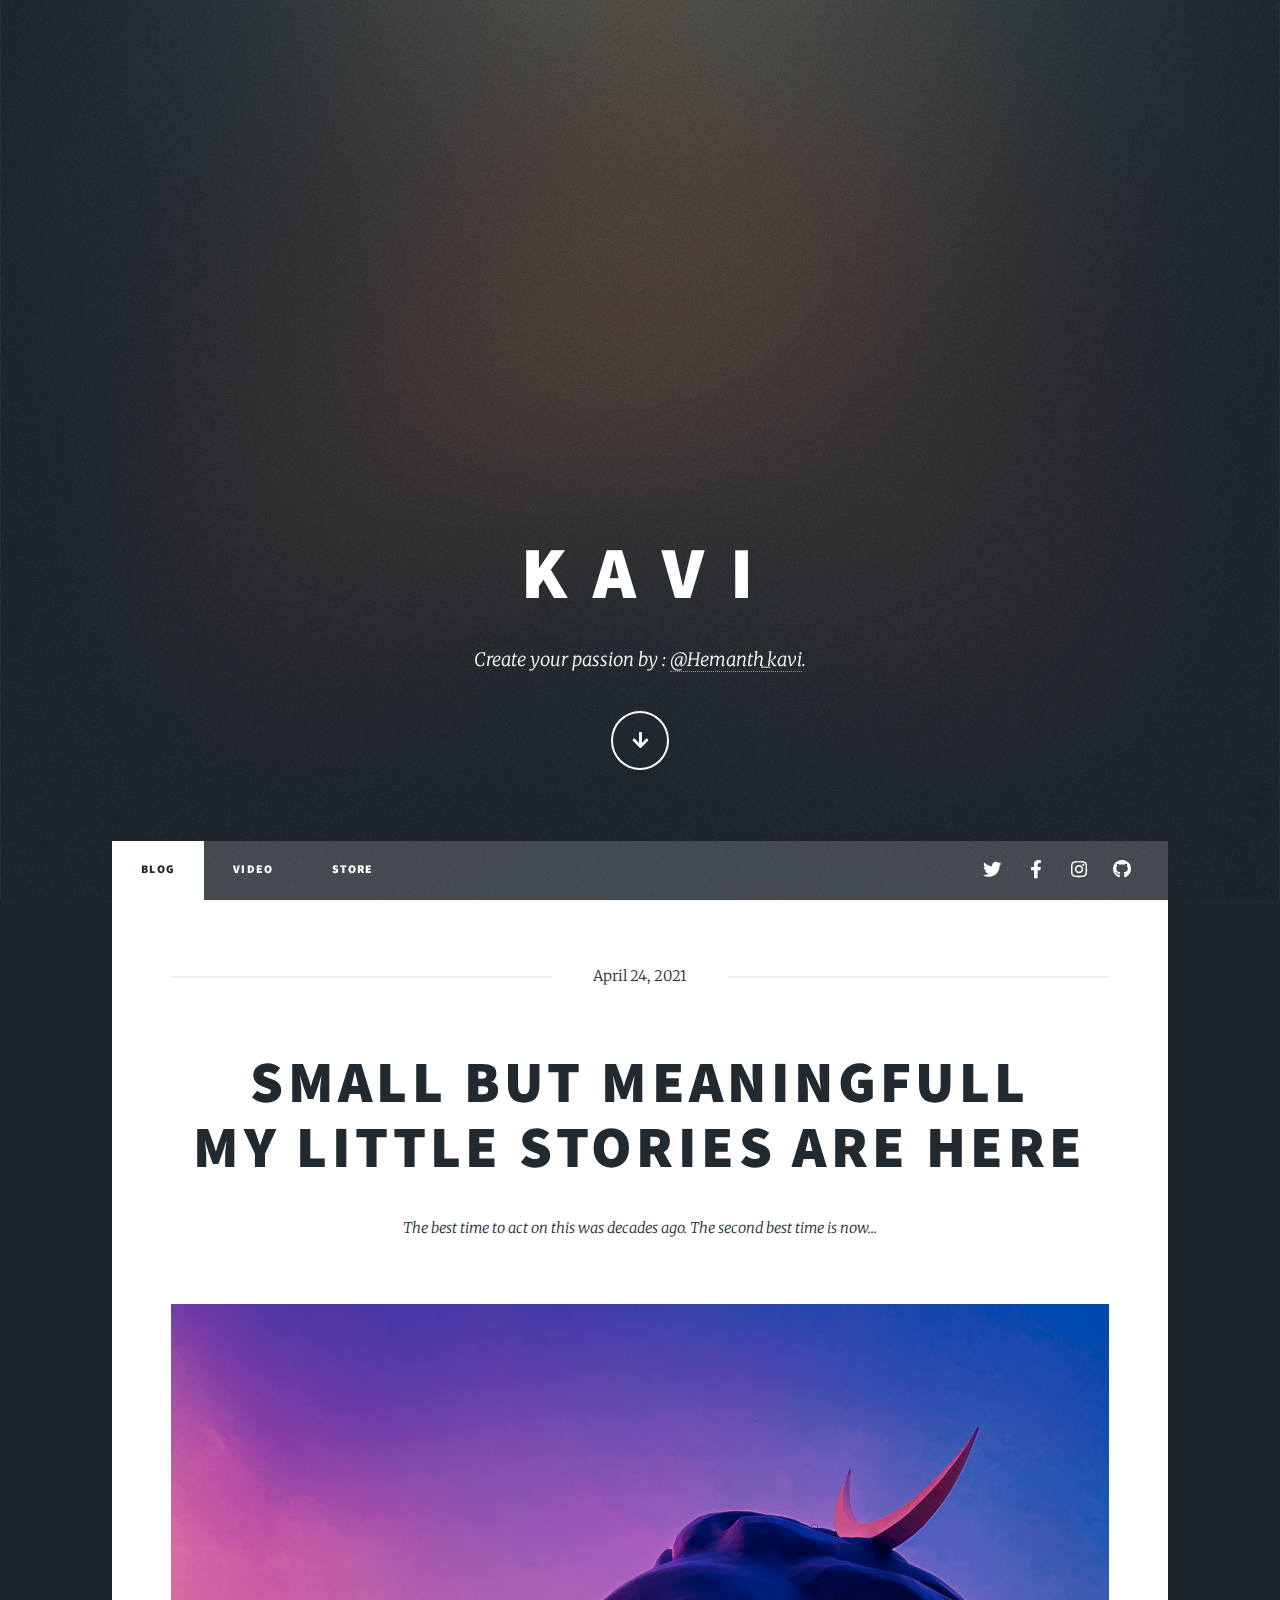
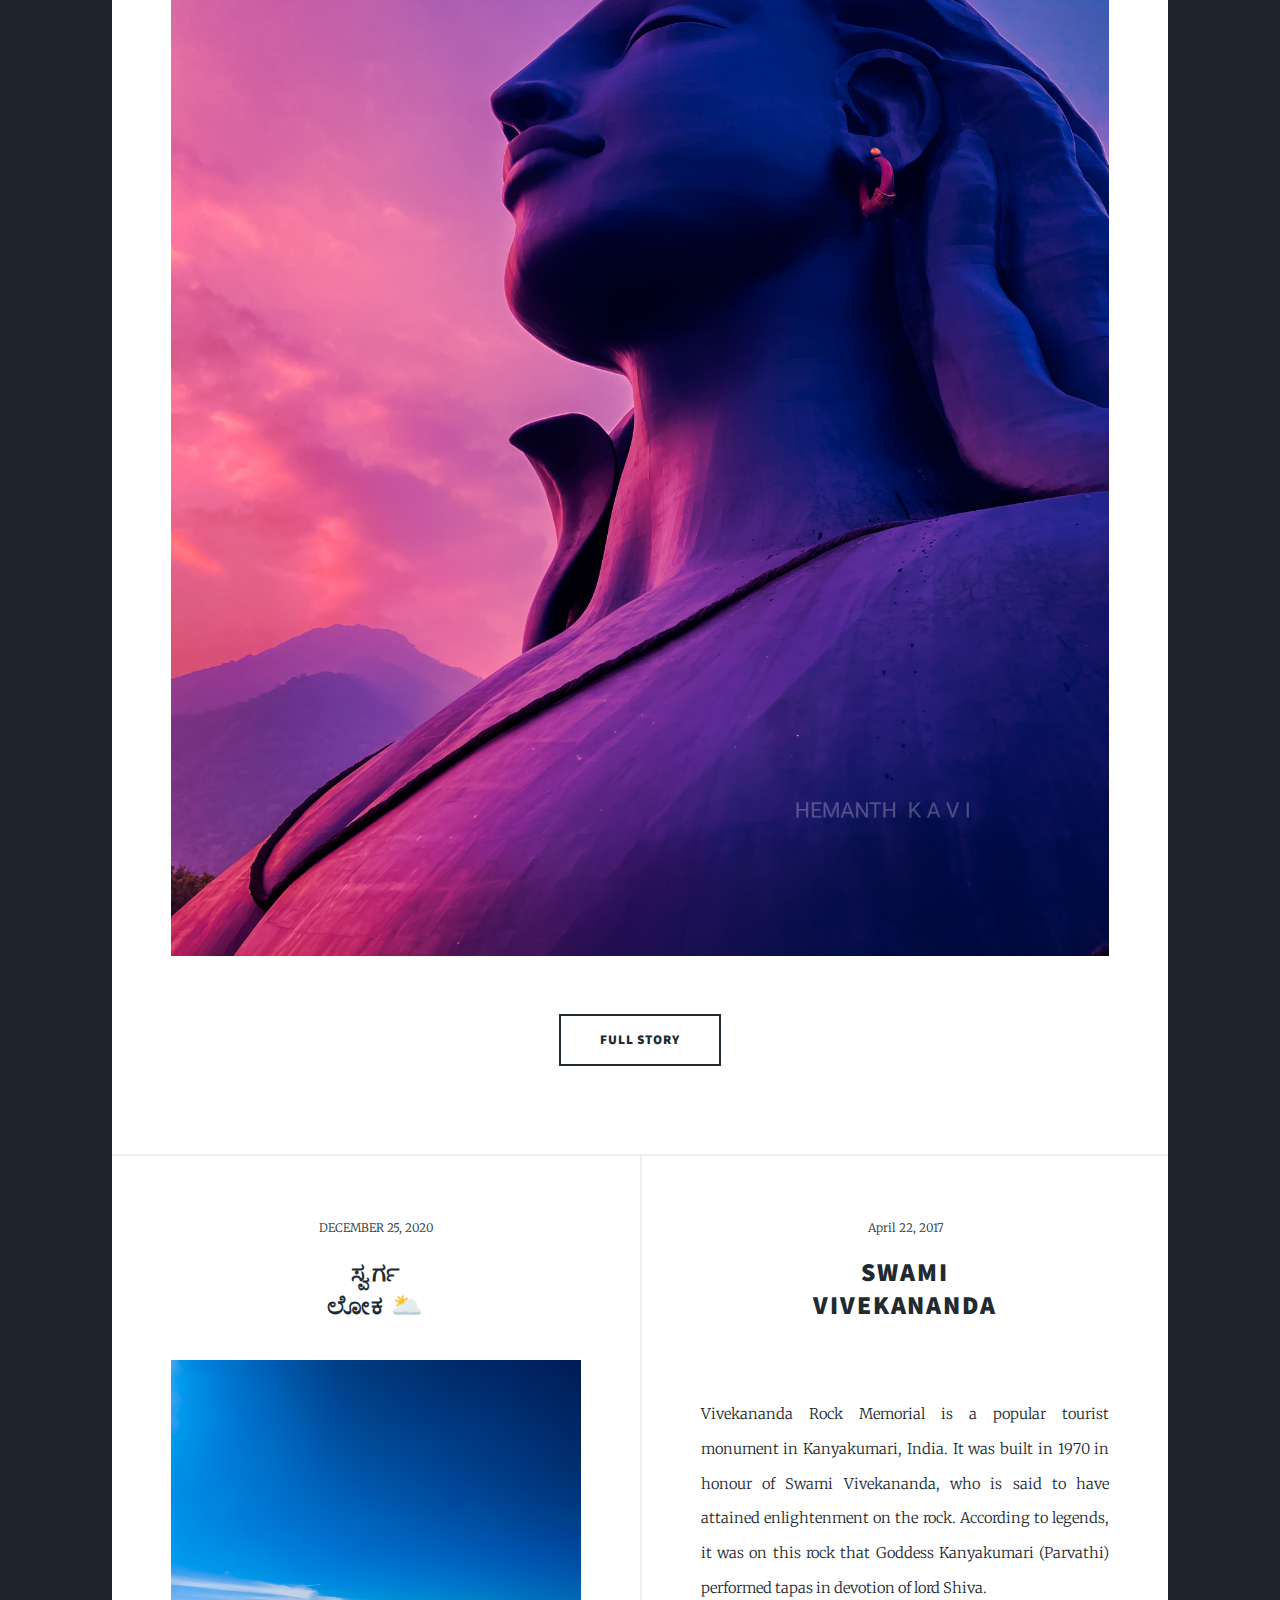
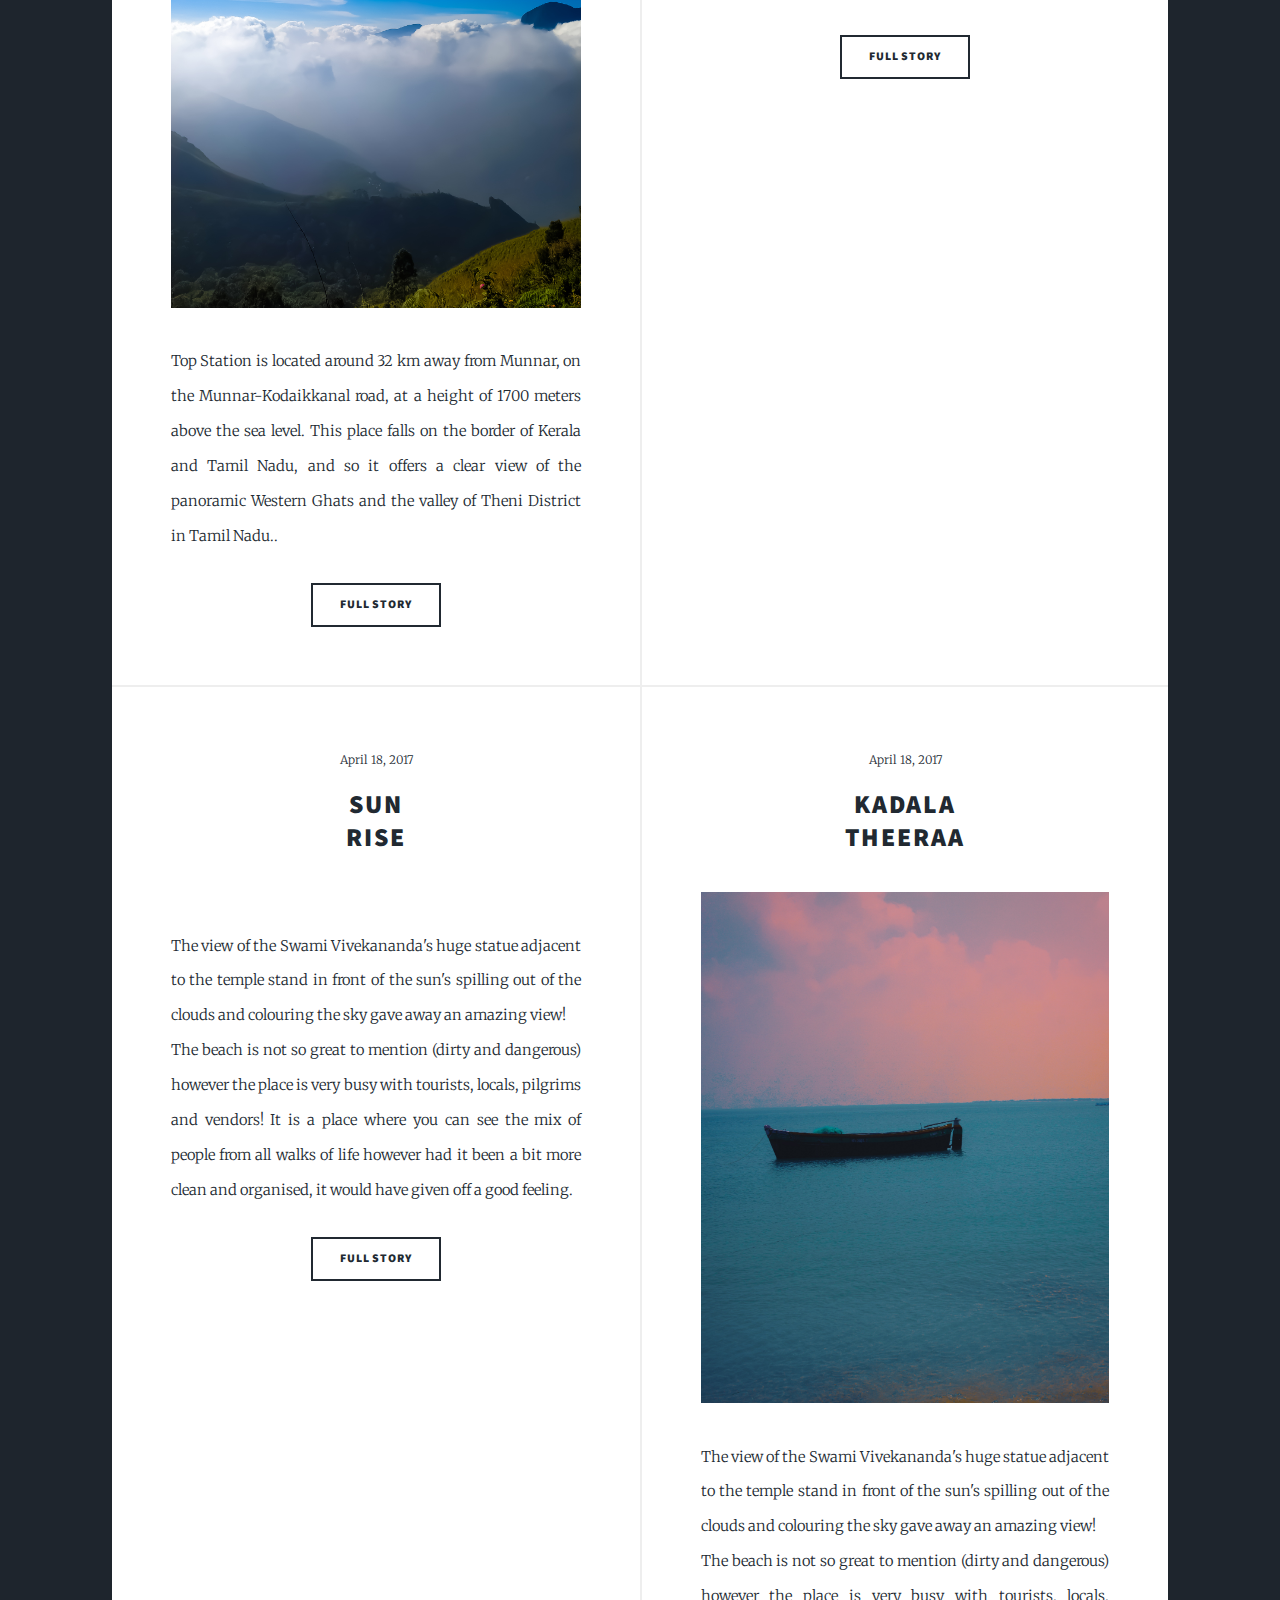
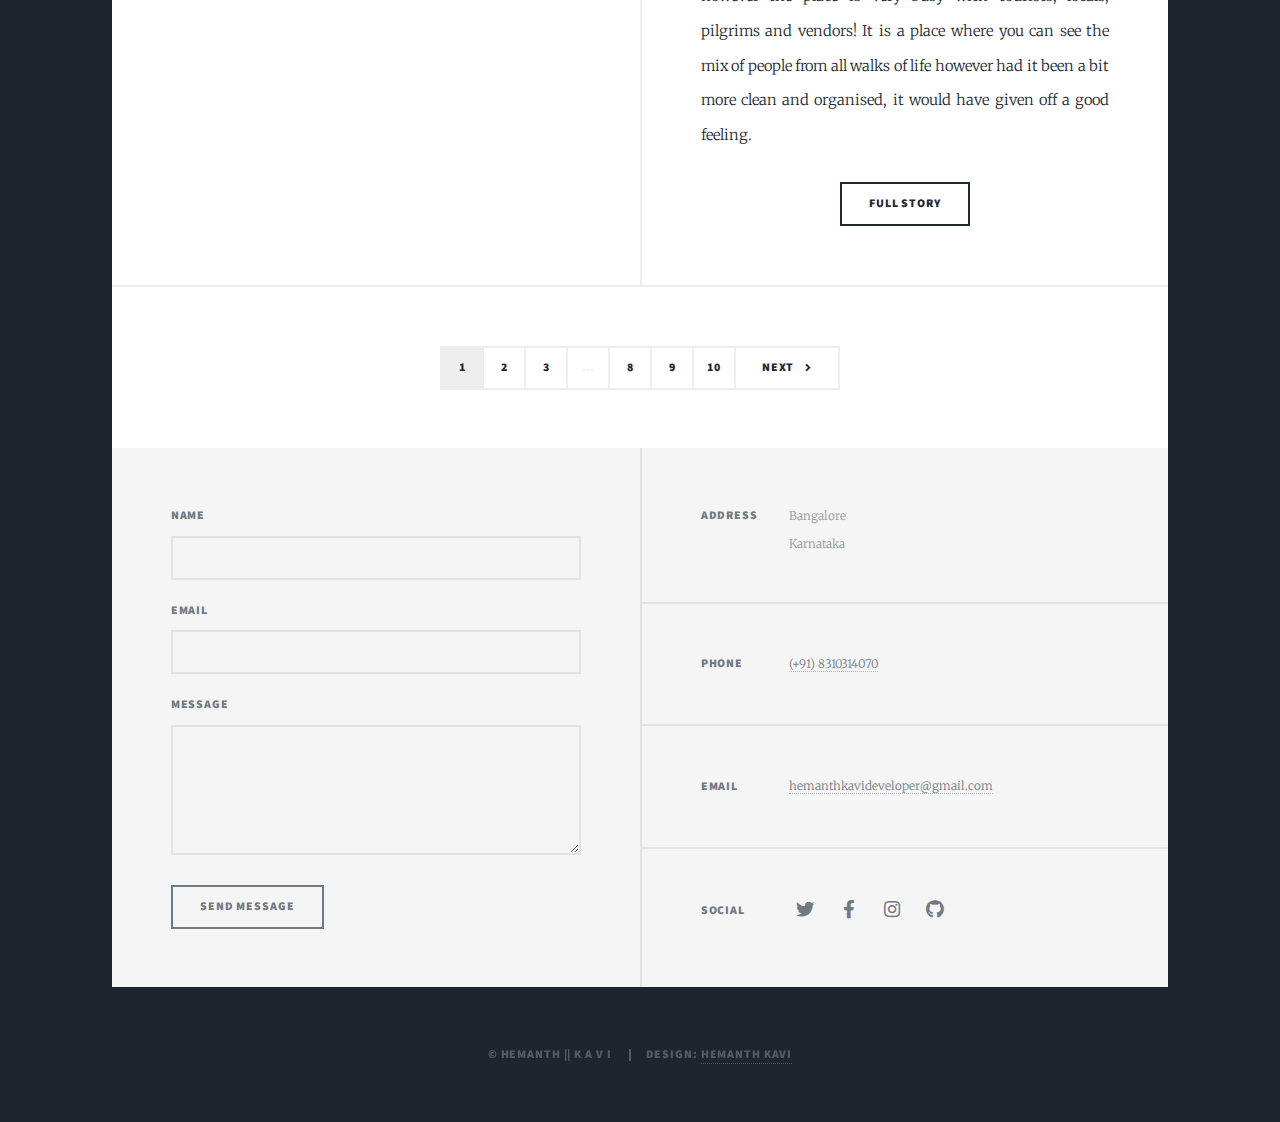
==== commit b4f51446: "changes" ====
--- a/index.html
+++ b/index.html
@@ -106,7 +106,7 @@
 						<h2><a href="#">Sun<br />
 								Rise</a></h2>
 					</header>
-					<a href="#" class="image fit"><img src="images/kavi/boat.jpg" alt="" /></a>
+					<a href="#" class="image fit"><img src="images/kavi/sun.jpg" alt="" /></a>
 					<p>The view of the Swami Vivekananda's huge statue adjacent to the temple stand in front of the
 						sun's spilling out of the clouds and colouring the sky gave away an amazing view! <br />
 						The beach is not so great to mention (dirty and dangerous) however the place is very busy with
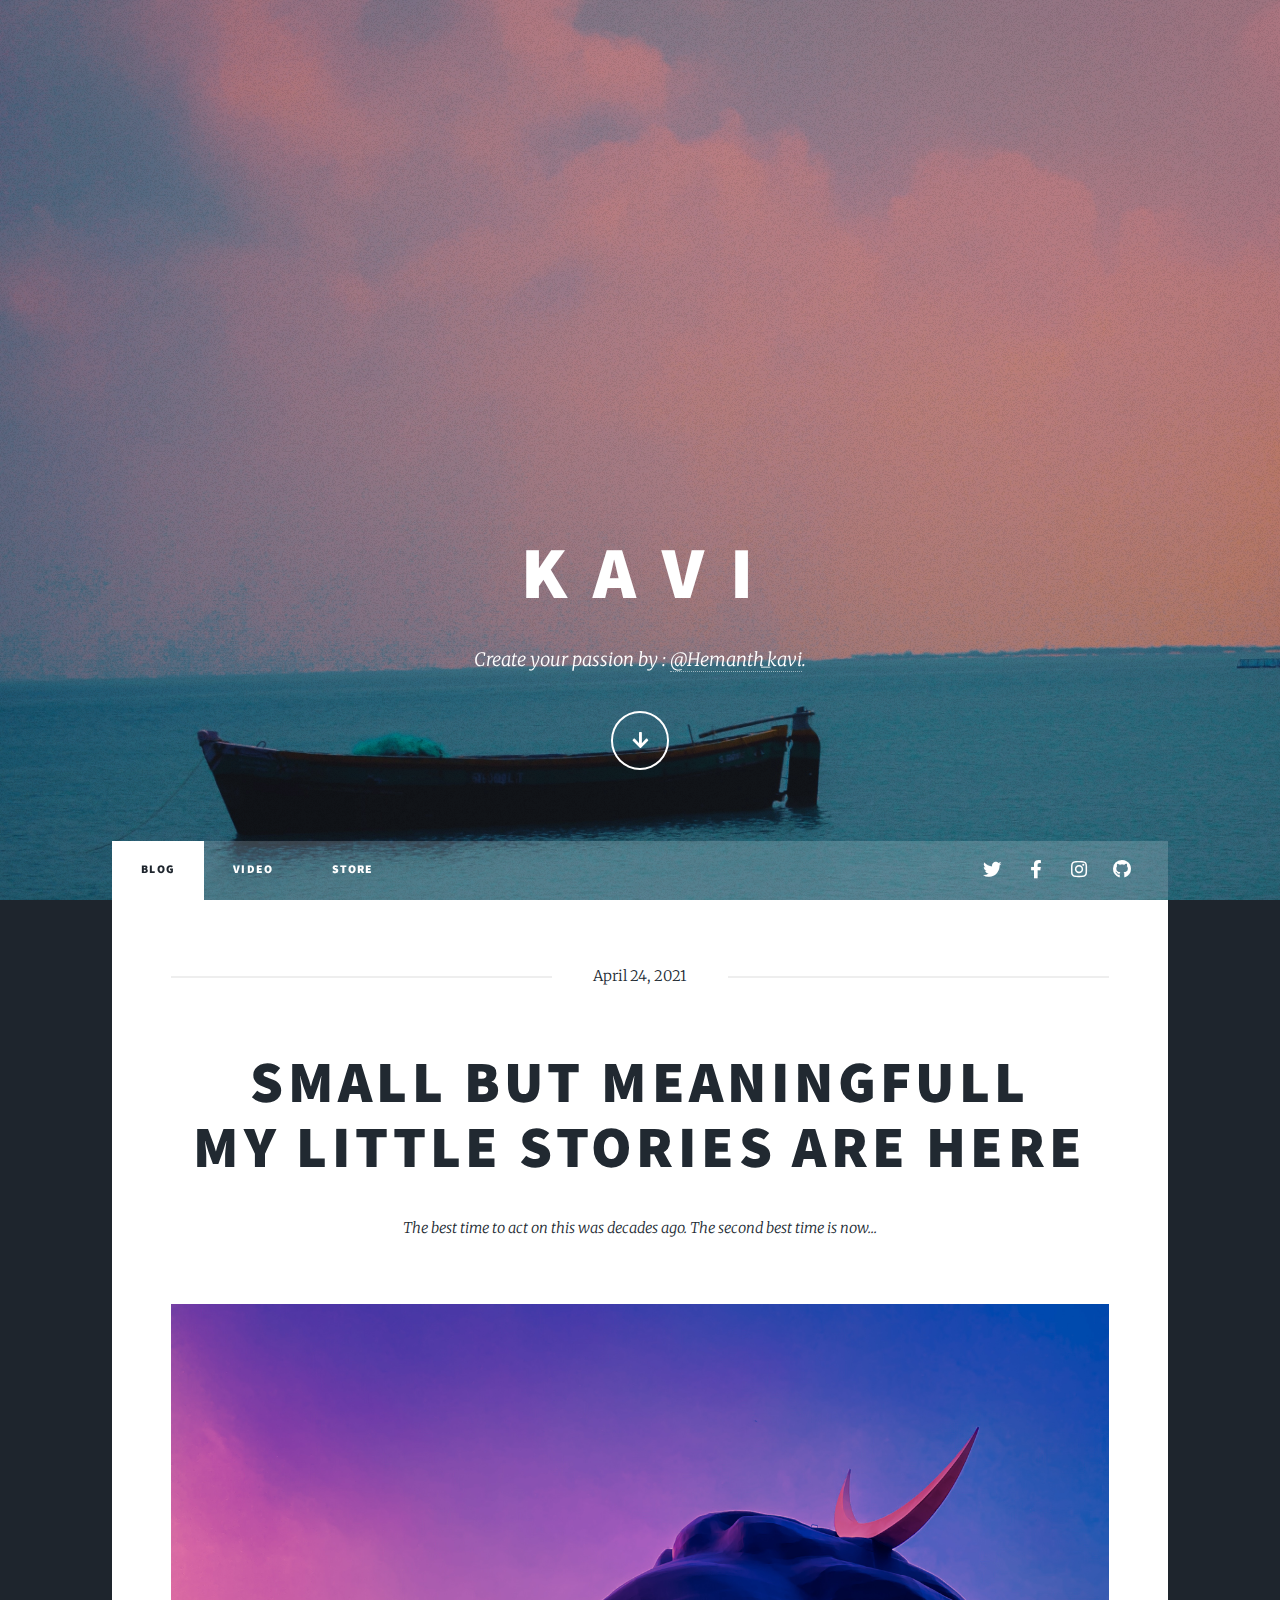
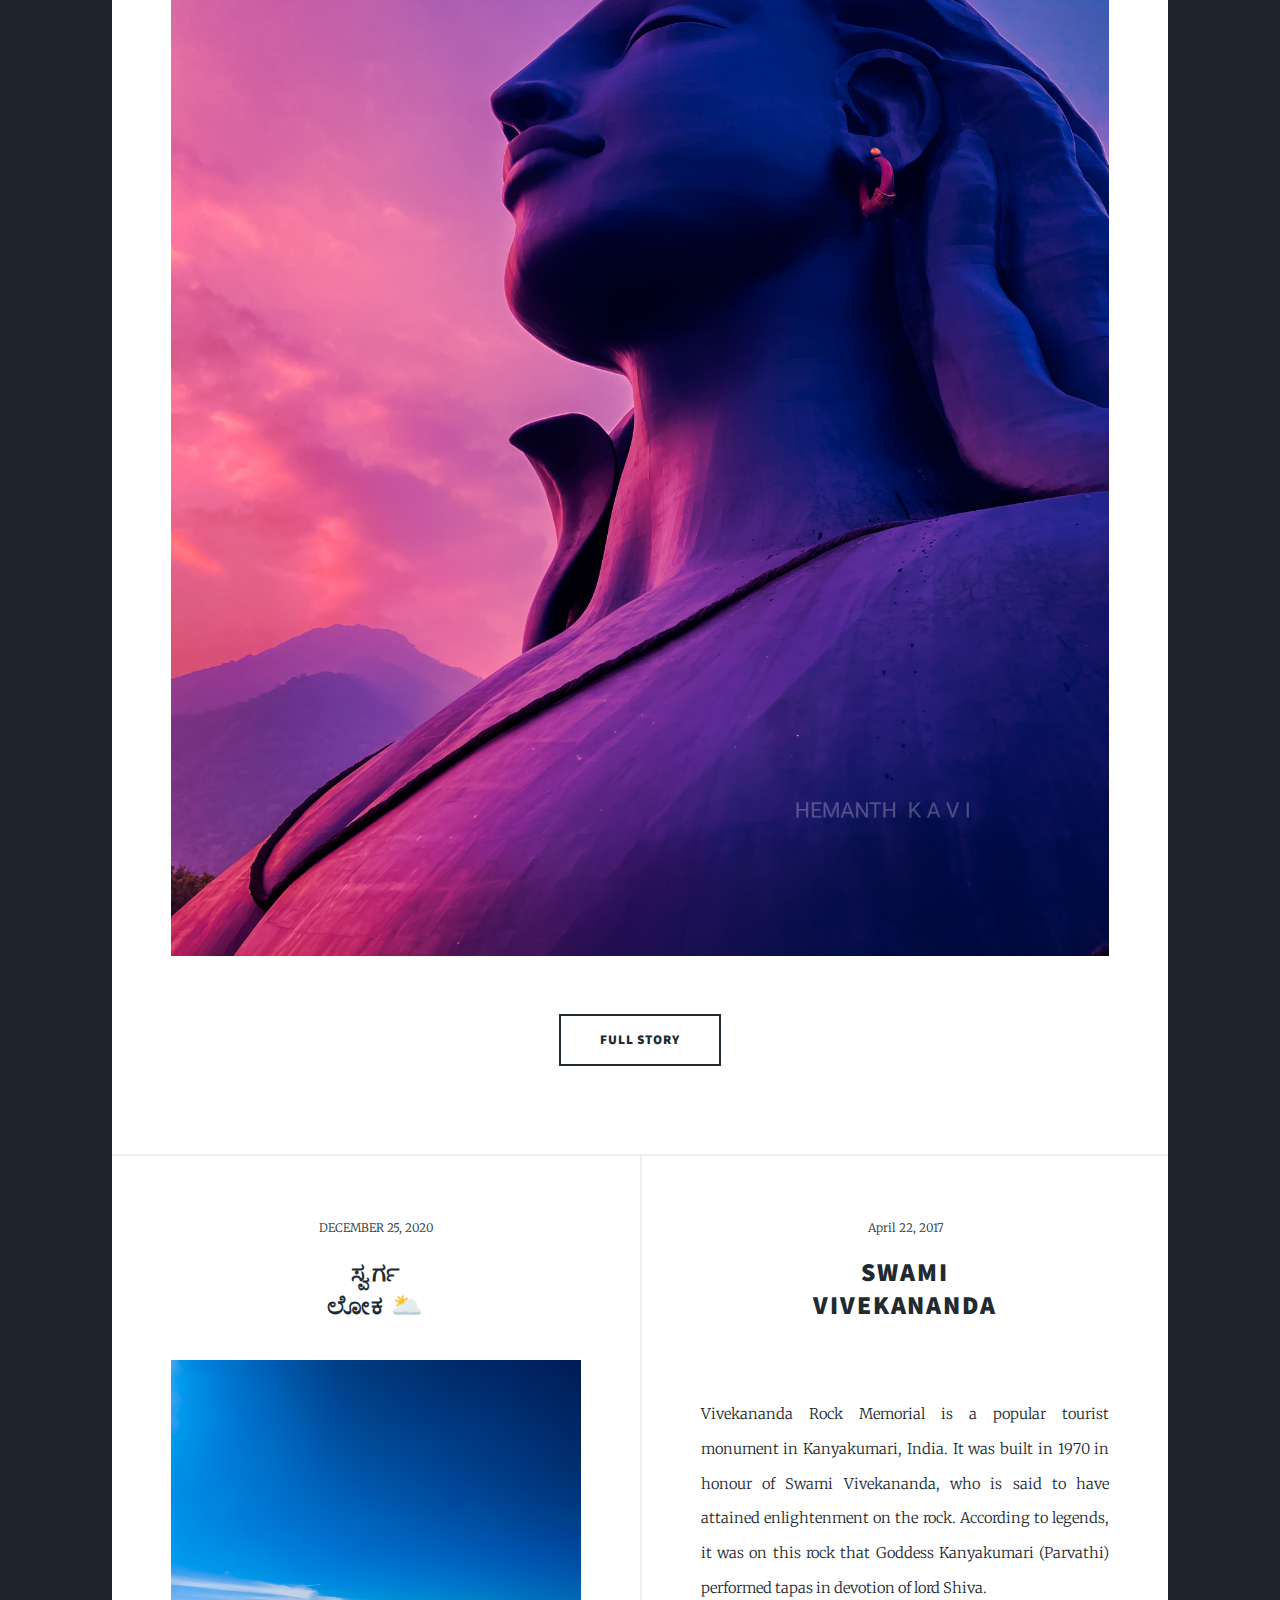
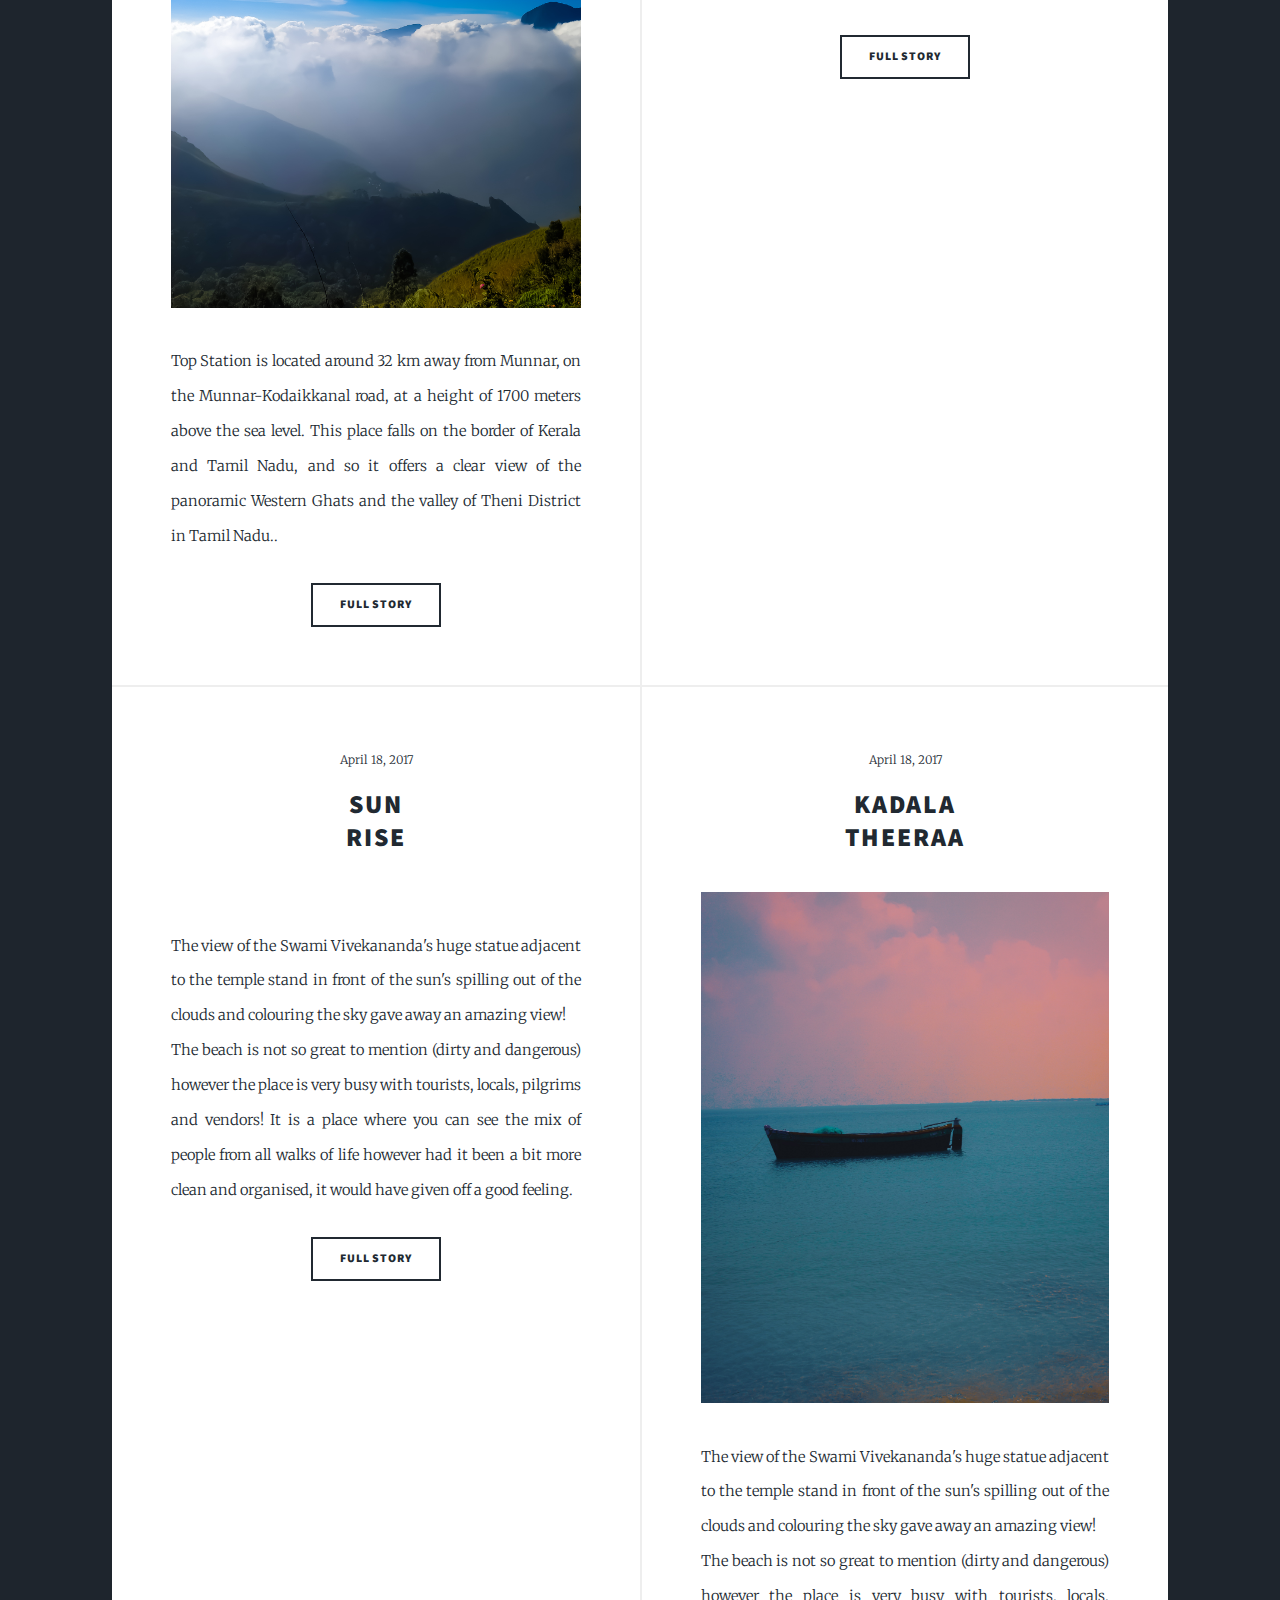
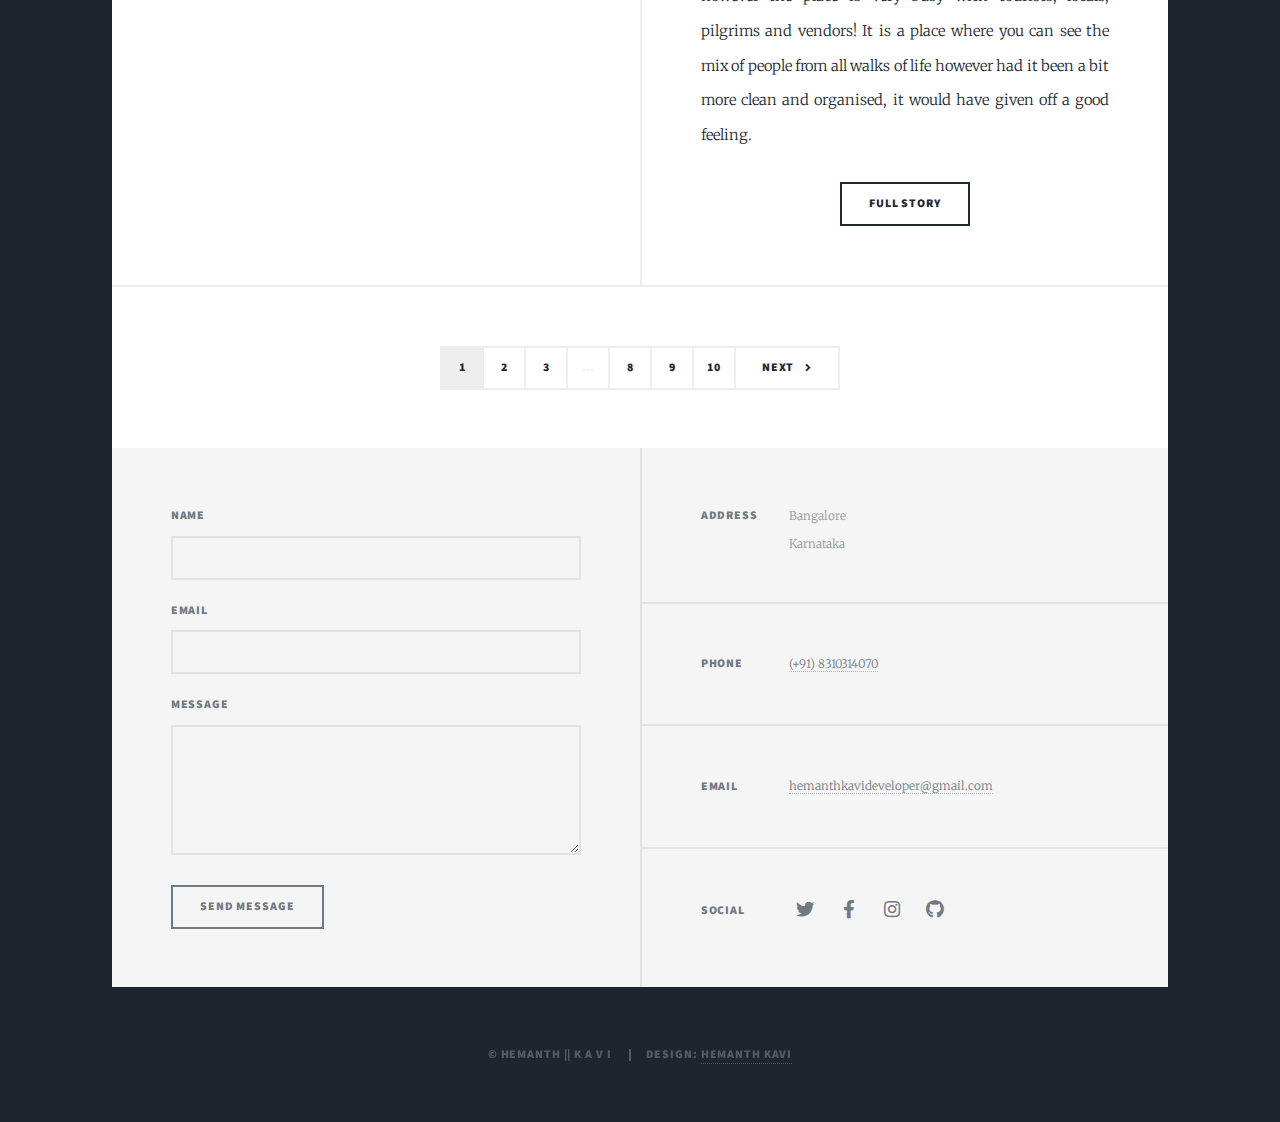
==== commit 884d65bc: "ad" ====
--- a/index.html
+++ b/index.html
@@ -9,6 +9,8 @@
 	<noscript>
 		<link rel="stylesheet" href="assets/css/noscript.css" />
 	</noscript>
+	<script async src="https://pagead2.googlesyndication.com/pagead/js/adsbygoogle.js?client=ca-pub-3860627245411102"
+		crossorigin="anonymous"></script>
 </head>
 
 <body class="is-preload">
@@ -89,9 +91,9 @@
 					<header>
 						<span class="date">April 22, 2017</span>
 						<h2><a href="#">Swami<br />
-							Vivekananda </a></h2>
-					</header>
-					<a href="#" class="image fit"><img src="images/kavi/svkanya.jpg" alt="" /></a>
+								Vivekananda </a></h2>
+					</header>
+					<a href="#" class="image fit"><img src="images/kavi/svkanya.JPG" alt="" /></a>
 					<p>Vivekananda Rock Memorial is a popular tourist monument in Kanyakumari, India. It was built in
 						1970 in honour of Swami Vivekananda, who is said to have attained enlightenment on the rock.
 						According to legends, it was on this rock that Goddess Kanyakumari (Parvathi) performed tapas in
@@ -106,7 +108,7 @@
 						<h2><a href="#">Sun<br />
 								Rise</a></h2>
 					</header>
-					<a href="#" class="image fit"><img src="images/kavi/sun.jpg" alt="" /></a>
+					<a href="#" class="image fit"><img src="images/kavi/sun.JPG" alt="" /></a>
 					<p>The view of the Swami Vivekananda's huge statue adjacent to the temple stand in front of the
 						sun's spilling out of the clouds and colouring the sky gave away an amazing view! <br />
 						The beach is not so great to mention (dirty and dangerous) however the place is very busy with
--- a/assets/css/main.css
+++ b/assets/css/main.css
@@ -3235,7 +3235,7 @@
 			width: 100%;
 			height: 100%;
 			background-color: #212931;
-			background-image: url("../../images/overlay.png"), linear-gradient(0deg, rgba(0, 0, 0, 0.1), rgba(0, 0, 0, 0.1)), url("../../images/bg.jpg");
+			background-image: url("../../images/overlay.png"), linear-gradient(0deg, rgba(0, 0, 0, 0.1), rgba(0, 0, 0, 0.1)), url("../../images/kavi/boat.jpg");
 			background-size: auto,								auto,														100% auto;
 			background-position: center,								center,														top center;
 			background-repeat: repeat,								no-repeat,													no-repeat;
